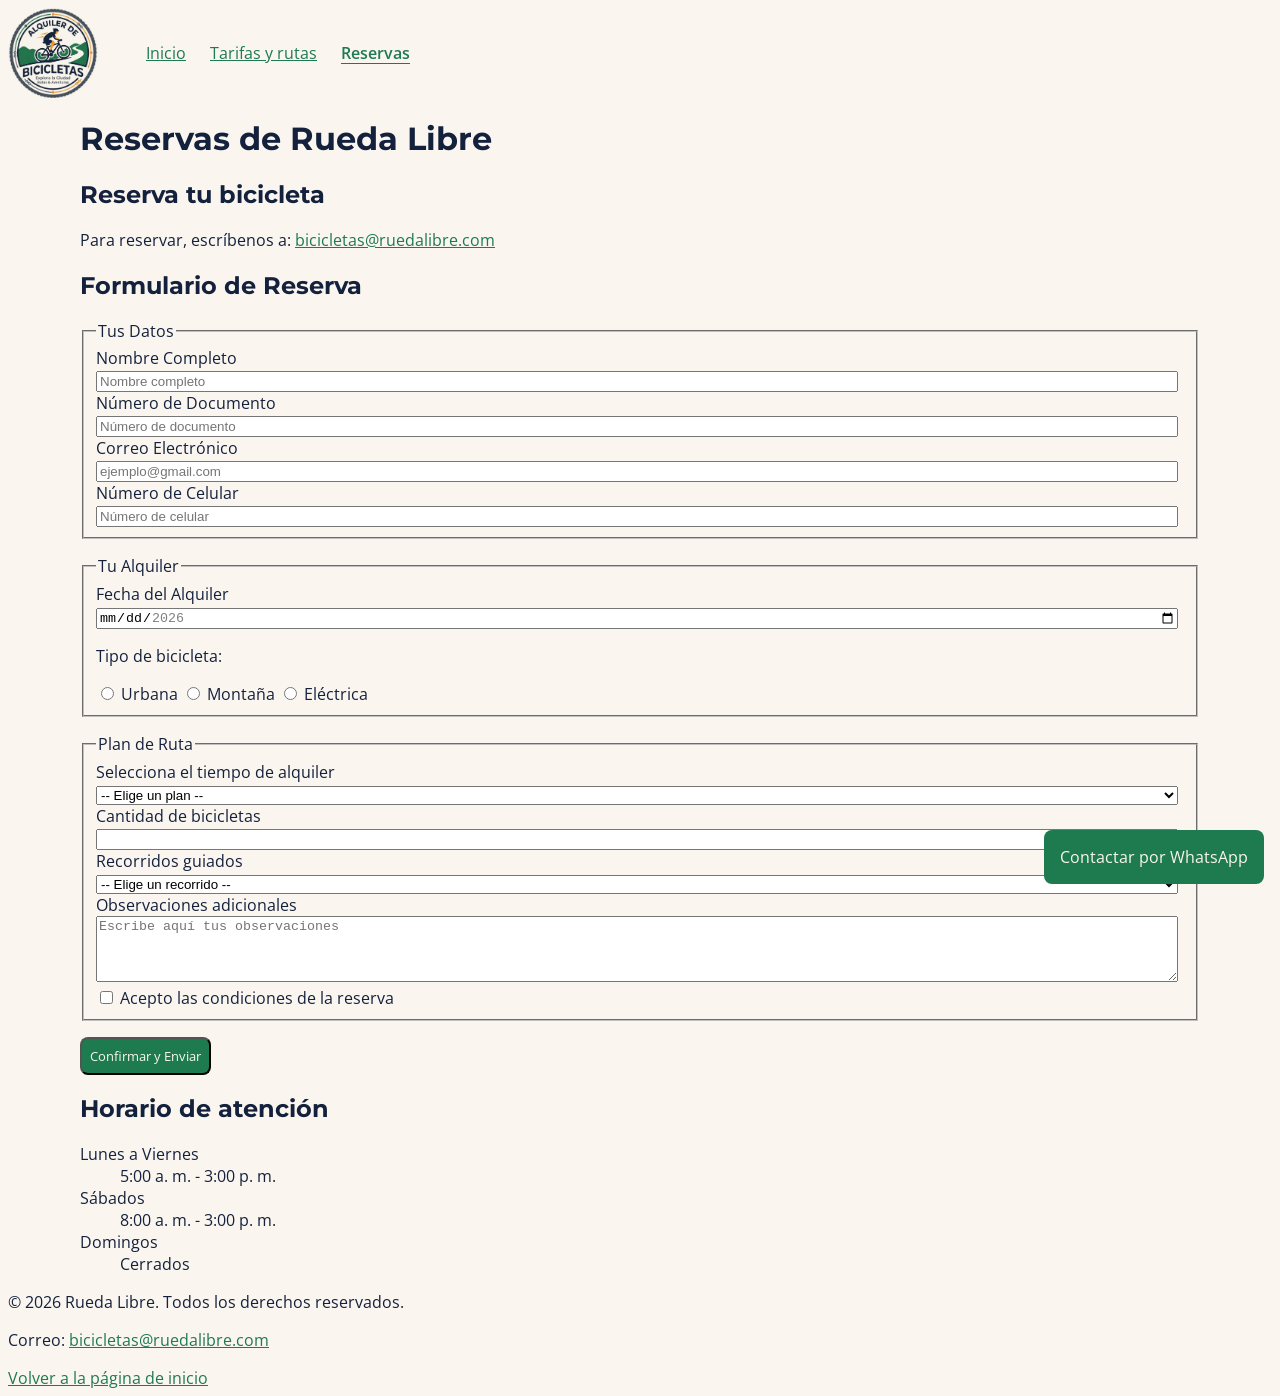
==== paginas/reservas.html @ 4aa2d716 "feat: mejora el diseño responsivo y los estilos visuales" ====
<!DOCTYPE html>
<html lang="es">
<head>
    <meta charset="UTF-8">
    <meta name="viewport" content="width=device-width, initial-scale=1.0">
    <link rel="preconnect" href="https://fonts.googleapis.com">
    <link rel="preconnect" href="https://fonts.gstatic.com" crossorigin>
    <link href="https://fonts.googleapis.com/css2?family=Montserrat:ital,wght@0,100..900;1,100..900&family=Open+Sans:ital,wght@0,300..800;1,300..800&display=swap" rel="stylesheet">
    <link rel="stylesheet" href="../css/styles.css">
    <meta name="description" content="Alquila y reserva tu bicicleta, elige plan y consulta los horarios atencion de Rueda Libre">

    <title>Reservas | Rueda Libre</title>
</head>
<body>

    <header>
        <img
            src="../img/logo.png"
            alt="Logo de Rueda Libre"
            width="150"
        >

        <nav aria-label="Navegación principal">
            <ul id="menu">
                <li><a href="../index.html">Inicio</a></li>
                <li><a href="./tarifas.html">Tarifas y rutas</a></li>
                <li><a href="./reservas.html" class="activo">Reservas</a></li>
            </ul>
        </nav>
    </header>

    <main>
        <h1>Reservas de Rueda Libre</h1>

        <section>
            <h2>Reserva tu bicicleta</h2>

            <p>
                Para reservar, escríbenos a:
                <a href="mailto:bicicletas@ruedalibre.com">
                    bicicletas@ruedalibre.com
                </a>
            </p>
        </section>

        <section>
            <h2>Formulario de Reserva</h2>

            <form action="/procesar-datos" method="post">

                <fieldset>
                    <legend>Tus Datos</legend>

                    <label for="txt-nombre">Nombre Completo</label>
                    <input
                        type="text"
                        name="nombre_usuario"
                        id="txt-nombre"
                        placeholder="Nombre completo"
                        minlength="3"
                        required
                    >

                    <label for="num-documento">Número de Documento</label>
                    <input
                        type="text"
                        name="numero_documento"
                        id="num-documento"
                        placeholder="Número de documento"
                        minlength="6"
                        maxlength="10"
                        pattern="[0-9]{6,10}"
                        required
                    >

                    <label for="txt-email">Correo Electrónico</label>
                    <input
                        type="email"
                        name="email_usuario"
                        id="txt-email"
                        placeholder="ejemplo@gmail.com"
                        autocomplete="email"
                        required
                    >

                    <label for="num-celular">Número de Celular</label>
                    <input
                        type="tel"
                        name="celular_usuario"
                        id="num-celular"
                        placeholder="Número de celular"
                        autocomplete="tel"
                        pattern="3[0-9]{9}"
                        required
                    >
                </fieldset>

                <fieldset>
                    <legend>Tu Alquiler</legend>

                    <label for="fecha-alquiler">Fecha del Alquiler</label>
                    <input
                        type="date"
                        name="fecha_alquiler"
                        id="fecha-alquiler"
                        min="2026-11-01"
                        max="2026-12-31"
                        required
                    >

                    <p>Tipo de bicicleta:</p>

                    <input
                        type="radio"
                        id="urbana"
                        name="modelo_bicicleta"
                        value="urbana"
                        required
                    >
                    <label for="urbana">Urbana</label>

                    <input
                        type="radio"
                        id="montana"
                        name="modelo_bicicleta"
                        value="montana"
                    >
                    <label for="montana">Montaña</label>

                    <input
                        type="radio"
                        id="electrica"
                        name="modelo_bicicleta"
                        value="electrica"
                    >
                    <label for="electrica">Eléctrica</label>

                </fieldset>

                <fieldset>
                    <legend>Plan de Ruta</legend>

                    <label for="sel-plan">
                        Selecciona el tiempo de alquiler
                    </label>
                    <select
                        name="sel-tiempo"
                        id="sel-plan"
                        required
                    >
                        <option value="">-- Elige un plan --</option>
                        <option value="1h">Alquiler por 1 hora</option>
                        <option value="12h">Alquiler por 12 horas</option>
                        <option value="1d">Alquiler por 1 día</option>
                    </select>

                    <label for="sel-cantidad">Cantidad de bicicletas</label>
                    <input
                        type="number"
                        name="cantidad"
                        id="sel-cantidad"
                        min="1"
                        max="6"
                        required
                    >

                    <label for="sel-recorrido">Recorridos guiados</label>
                    <select
                        name="recorrido"
                        id="sel-recorrido"
                        required
                    >
                        <option value="">-- Elige un recorrido --</option>
                        <option value="urbano">Recorrido urbano</option>
                        <option value="montaña">Recorrido por la montaña</option>
                        <option value="pista">Recorrido por pista</option>
                    </select>

                    <label for="observaciones">Observaciones adicionales</label>
                    <textarea
                        name="observaciones"
                        id="observaciones"
                        maxlength="300"
                        rows="4"
                        cols="40"
                        placeholder="Escribe aquí tus observaciones"
                    ></textarea>

                    <input
                        type="checkbox"
                        name="acepta_condiciones"
                        id="acepta-condiciones"
                        required
                    >
                    <label for="acepta-condiciones">
                        Acepto las condiciones de la reserva
                    </label>

                </fieldset>

                <button type="submit" name="reserva">
                    Confirmar y Enviar
                </button>

            </form>
        </section>

        <aside>
            <section>
                <h2>Horario de atención</h2>

                <dl>
                    <dt>Lunes a Viernes</dt>
                    <dd>5:00 a. m. - 3:00 p. m.</dd>

                    <dt>Sábados</dt>
                    <dd>8:00 a. m. - 3:00 p. m.</dd>

                    <dt>Domingos</dt>
                    <dd>Cerrados</dd>
                </dl>
            </section>
        </aside>

    </main>

    <footer>
        <p>&copy; 2026 Rueda Libre. Todos los derechos reservados.</p>

        <p>
            Correo:
            <a href="mailto:bicicletas@ruedalibre.com">
                bicicletas@ruedalibre.com
            </a>
        </p>

        <a href="../index.html">Volver a la página de inicio</a>
    </footer>
        <a
    class="whatsapp-fijo"
    href="https://wa.me/573000000000"
    target="_blank"
    rel="noopener noreferrer"
    >Contactar por WhatsApp</a>
</body>
</html>
---- css/styles.css ----
:root {
    --color-verde: #1E7A4F;
    --color-azul: #14213D;
    --color-crema: #FAF6EF;
    --color-naranja: #F39A2B;
    --color-gris: #5B6470;

    --fuente-titulos: 'Montserrat', sans-serif;
    --fuente-textos: 'Open Sans', sans-serif;

    --espacio-s: 0.5rem;
    --espacio-m: 1rem;
    --espacio-l: 2rem;
}

* {
    box-sizing: border-box
}

main {
    max-width: 70rem;
    margin: 0 auto;
}

.portada {
    min-height: 80vh;
}

body {
    font-family: var(--fuente-textos);
    font-weight: 400;
    color: var(--color-azul);
    background-color: var(--color-crema);
}

h1, h2, h3 {
    font-family: var(--fuente-titulos);
    font-weight: 700;
    color: var(--color-azul);
}

a {
    font-family: var(--fuente-textos);
    font-weight: 400;
    color: var(--color-verde);
}

button {
    font-family: var(--fuente-textos);
    font-weight: 400;
    color: var(--color-crema);
    background-color: var(--color-verde);
    padding: var(--espacio-s);
    border-radius: var(--espacio-s);
}

iframe {
    border: 0;
    max-width: 100%;
}

#menu {
    display: flex;
    list-style: none;
    gap: var(--espacio-s);
}

#menu a {
    color: var(--color-verde);
    padding: var(--espacio-s);
    white-space: nowrap;
}

#menu a.activo {
    color: var(--color-verde);
    font-weight: 600;
    text-decoration: underline;
    text-underline-offset: 4px;
}

#menu a:hover {
    color: var(--color-azul);
}

#menu a:focus {
    outline: 3px solid var(--color-naranja);
    outline-offset: 3px;
}

header {
    display: flex;
    align-items: center;
}

header img {
    width: 90px;
}

.boton-accion {
    color: var(--color-crema);
    background-color: var(--color-verde);
    padding: var(--espacio-s);
}

.boton-accion:hover{
    color: var(--color-azul);
    background-color: var(--color-naranja);
}

.boton-accion:focus{
    outline: 3px solid var(--color-naranja);
    outline-offset: 3px;
}

input:focus, select:focus,
textarea:focus,
button:focus {
    outline: 3px solid var(--color-naranja);
    outline-offset: 3px;
}

.servicios {
    display: flex;
    flex-direction: row;
    gap: var(--espacio-m);
}

.tarjeta-servicio {
    padding: var(--espacio-m);
    border: 1px solid var(--color-gris);
    border-radius: var(--espacio-s);
    flex: 1;
    min-width: 0;
    position: relative;

    display: flex;
    flex-direction: column;
}

.tarjeta-servicio img {
    width: 100%;
    height: auto;
    margin-top: auto;
}

table {
    border-collapse: collapse;
}

th,
td {
    padding: var(--espacio-m);
    border: 1px solid var(--color-gris);
}

thead th {
    background-color: var(--color-azul);
    color: var(--color-crema);
}

fieldset label {
    display: inline;
}

input:not([type="radio"]):not([type="checkbox"]),
select,
textarea {
    width: calc(100% - 6px);
}

fieldset {
    margin-bottom: var(--espacio-m);
}

.etiqueta-nuevo {
    position: absolute;
    top: var(--espacio-s);
    right: var(--espacio-s);
    color: var(--color-azul);
    background-color: var(--color-naranja);
    padding: 5px;
    border-radius: var(--espacio-s);
    font-size: 0.8rem;
    font-weight: 600;
}


.whatsapp-fijo {
    position: fixed;
    bottom: var(--espacio-m);
    right: var(--espacio-m);
    background-color: var(--color-verde);
    color: var(--color-crema);
    padding: var(--espacio-m);
    border-radius: var(--espacio-s);
    text-decoration: none;
}

.whatsapp-fijo:hover {
    color: var(--color-azul);
    background-color: var(--color-naranja);
}

@media (max-width: 600px) {
    .servicios {
        flex-direction: column;
        align-items: center;
    }

    .tarjeta-servicio {
        width: 90%;
        max-width: 400px;
    }

    header {
        flex-wrap: wrap;
    }

    header img {
        width: 75px;
    }

    #menu {
        flex-wrap: wrap;
        padding-left: 0;
        gap: var(--espacio-s);
    }

    body{
        padding-bottom: 5rem;
    }

    .encuentranos-contenido {
    flex-direction: column;
    align-items: center;
    }

    
}

img {
    max-width: 100%;
    height: auto;
}

.tabla-contenedor {
    max-width: 100%;
    overflow-x: auto;
}

.encuentranos-contenido {
    display: flex;
    align-items: flex-start;
    gap: var(--espacio-m);
}

.encuentranos-contenido iframe,
.encuentranos-contenido img {
    width: 100%;
    max-width: 500px;
}
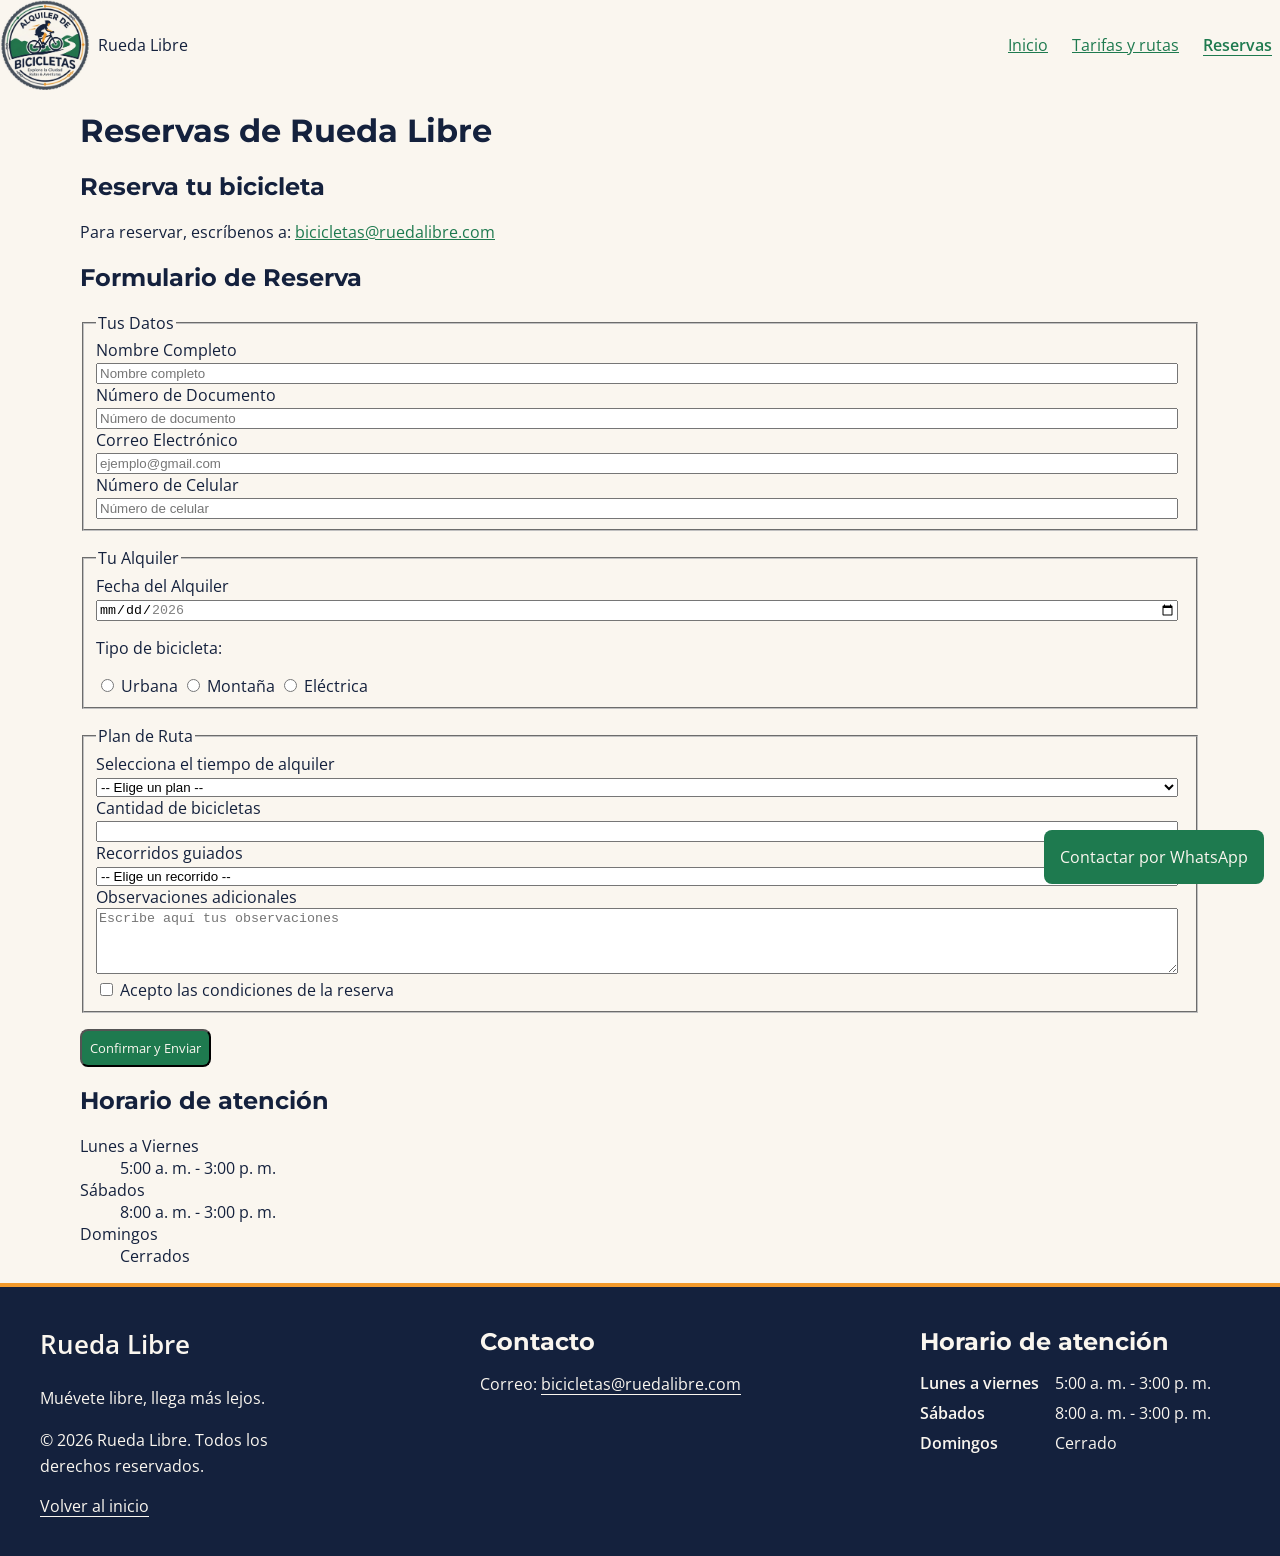
==== commit aad75e6c: "feat: mejorar diseño responsive del footer" ====
--- a/paginas/reservas.html
+++ b/paginas/reservas.html
@@ -14,11 +14,10 @@
 <body>
 
     <header>
-        <img
-            src="../img/logo.png"
-            alt="Logo de Rueda Libre"
-            width="150"
-        >
+        <div class="marca">
+            <img src="../img/logo.png" alt="Logo de Rueda Libre" width="150">
+            <span>Rueda Libre</span>
+        </div>
 
         <nav aria-label="Navegación principal">
             <ul id="menu">
@@ -225,16 +224,41 @@
     </main>
 
     <footer>
-        <p>&copy; 2026 Rueda Libre. Todos los derechos reservados.</p>
-
-        <p>
-            Correo:
-            <a href="mailto:bicicletas@ruedalibre.com">
-                bicicletas@ruedalibre.com
-            </a>
-        </p>
-
-        <a href="../index.html">Volver a la página de inicio</a>
+        <div class="marca-footer">
+            <span class="nombre-marca">Rueda Libre</span>
+
+            <p>Muévete libre, llega más lejos.</p>
+
+            <p>&copy; 2026 Rueda Libre. Todos los derechos reservados.</p>
+
+            <a href="../index.html">Volver al inicio</a>
+        </div>
+
+        <div class="contacto-footer">
+            <h2>Contacto</h2>
+
+            <p>
+                Correo:
+                <a href="mailto:bicicletas@ruedalibre.com">
+                    bicicletas@ruedalibre.com
+                </a>
+            </p>
+        </div>
+
+        <div class="horario-footer">
+            <h2>Horario de atención</h2>
+
+            <dl>
+                <dt>Lunes a viernes</dt>
+                <dd>5:00 a. m. - 3:00 p. m.</dd>
+
+                <dt>Sábados</dt>
+                <dd>8:00 a. m. - 3:00 p. m.</dd>
+
+                <dt>Domingos</dt>
+                <dd>Cerrado</dd>
+            </dl>
+        </div>
     </footer>
         <a
     class="whatsapp-fijo"
--- a/css/styles.css
+++ b/css/styles.css
@@ -31,6 +31,7 @@
     font-weight: 400;
     color: var(--color-azul);
     background-color: var(--color-crema);
+    margin: 0;
 }
 
 h1, h2, h3 {
@@ -63,6 +64,7 @@
     display: flex;
     list-style: none;
     gap: var(--espacio-s);
+    flex-wrap: wrap;
 }
 
 #menu a {
@@ -90,10 +92,17 @@
 header {
     display: flex;
     align-items: center;
+    justify-content: space-between;
 }
 
 header img {
     width: 90px;
+}
+
+.marca {
+    display: flex;
+    align-items: center;
+    gap: var(--espacio-s);
 }
 
 .boton-accion {
@@ -139,7 +148,9 @@
 
 .tarjeta-servicio img {
     width: 100%;
-    height: auto;
+    height: 200px;
+    object-fit: contain;
+    object-position: center;
     margin-top: auto;
 }
 
@@ -201,7 +212,7 @@
     background-color: var(--color-naranja);
 }
 
-@media (max-width: 600px) {
+@media (max-width: 800px) {
     .servicios {
         flex-direction: column;
         align-items: center;
@@ -226,16 +237,20 @@
         gap: var(--espacio-s);
     }
 
-    body{
-        padding-bottom: 5rem;
+    body {
+        padding-bottom: 3.5rem;
     }
 
     .encuentranos-contenido {
     flex-direction: column;
     align-items: center;
     }
-
     
+    footer {
+        display: flex;
+        align-items: flex-start;
+    }
+
 }
 
 img {
@@ -252,6 +267,7 @@
     display: flex;
     align-items: flex-start;
     gap: var(--espacio-m);
+    flex-wrap: wrap;
 }
 
 .encuentranos-contenido iframe,
@@ -260,3 +276,72 @@
     max-width: 500px;
 }
 
+footer {
+    display: flex;
+    justify-content: space-between;
+    align-items: flex-start;
+    flex-wrap: wrap;
+    gap: 2rem;
+
+    background-color: var(--color-azul);
+    color: var(--color-crema);
+    padding: 2.5rem;
+    border-top: 4px solid var(--color-naranja);
+
+}
+
+footer h2 {
+    color: var(--color-crema);
+    font-size: 1.5rem;
+    margin-top: 0;
+    margin-bottom: 1rem;
+}
+
+footer > div {
+    flex: 0 1 280px;
+}
+
+.horario-footer {
+    flex-basis: 320px;
+}
+
+.horario-footer dl {
+    display: grid;
+    grid-template-columns: max-content 1fr;
+    gap: 0.5rem 1rem;
+    margin: 0;
+}
+
+.horario-footer dd {
+    margin: 0;
+}
+
+.horario-footer dt {
+    font-weight: 600;
+}
+
+.nombre-marca {
+    display: inline-block;
+    font-size: 1.6rem;
+    font-weight: 600;
+    margin-bottom: 0.5rem;
+}
+
+footer a {
+    color: var(--color-crema);
+    text-underline-offset: 4px;
+}
+
+footer a:hover {
+    color: var(--color-naranja);
+}
+
+footer p {
+    line-height: 1.6;
+}
+
+@media (max-width: 1039px) {
+    footer {
+        justify-content: flex-start;
+    }
+}
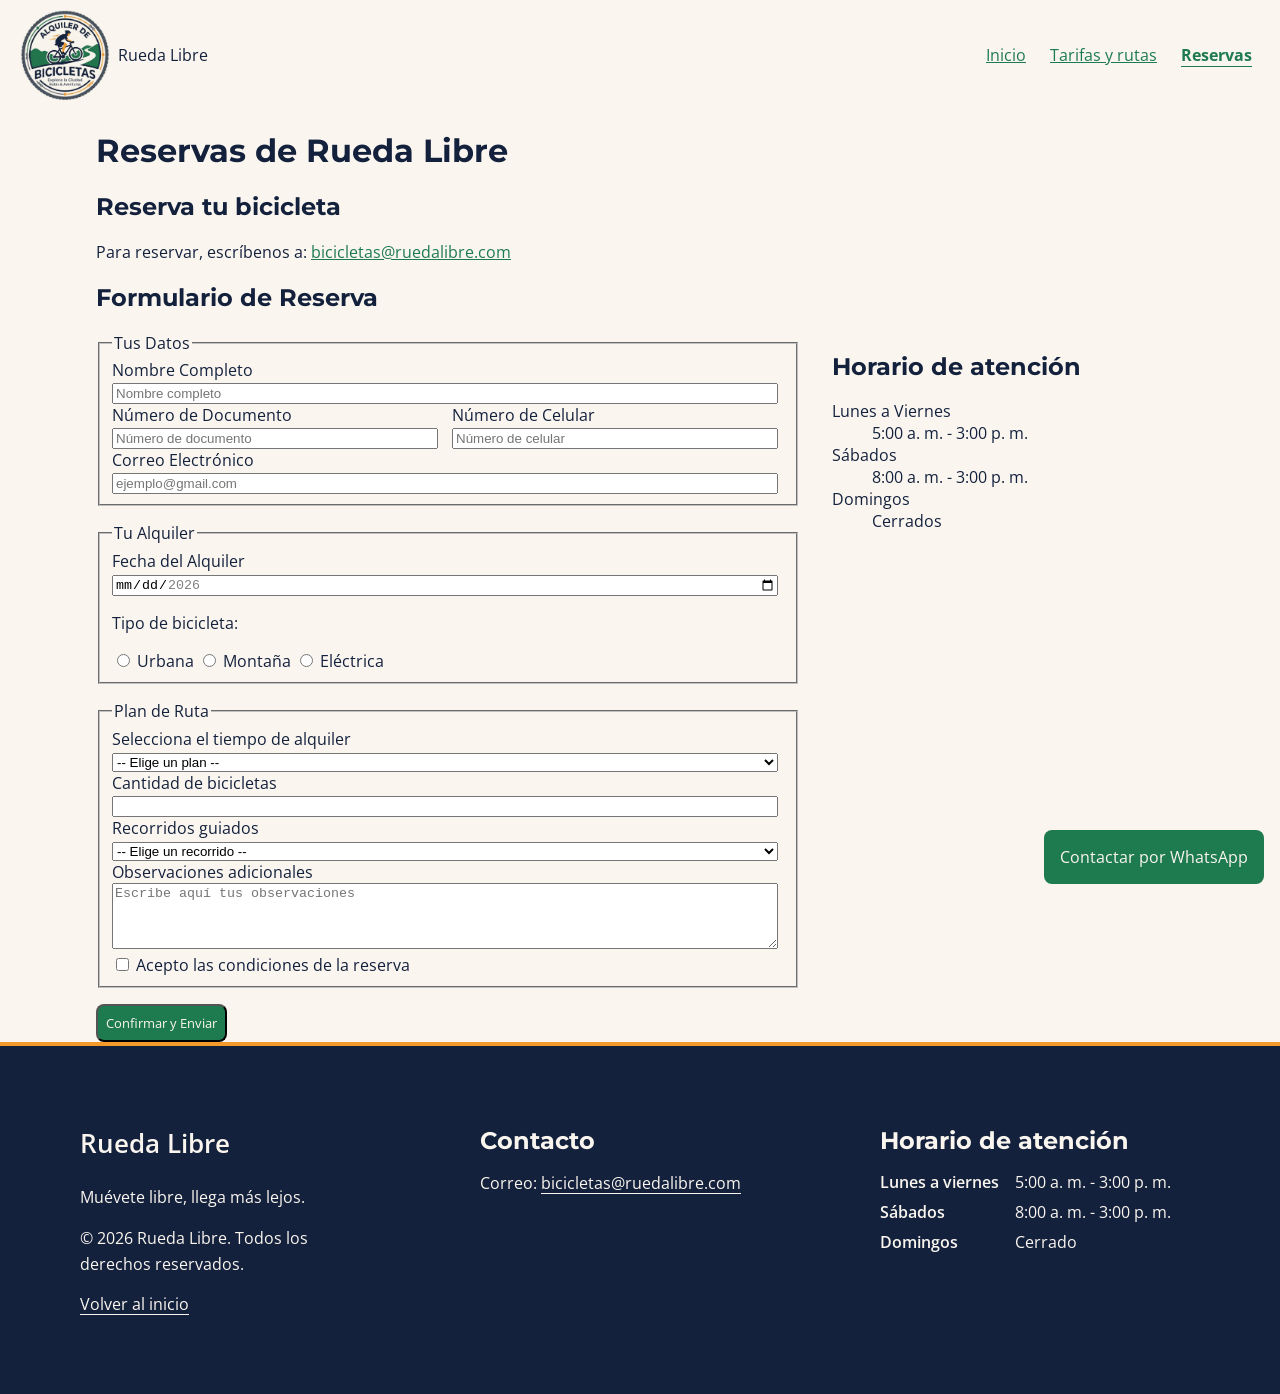
==== commit 2ab7c4b4: "feat: implementar layout con Grid y Flexbox en inicio y reservas" ====
--- a/paginas/reservas.html
+++ b/paginas/reservas.html
@@ -44,182 +44,190 @@
 
         <section>
             <h2>Formulario de Reserva</h2>
-
-            <form action="/procesar-datos" method="post">
-
-                <fieldset>
-                    <legend>Tus Datos</legend>
-
-                    <label for="txt-nombre">Nombre Completo</label>
-                    <input
-                        type="text"
-                        name="nombre_usuario"
-                        id="txt-nombre"
-                        placeholder="Nombre completo"
-                        minlength="3"
-                        required
-                    >
-
-                    <label for="num-documento">Número de Documento</label>
-                    <input
-                        type="text"
-                        name="numero_documento"
-                        id="num-documento"
-                        placeholder="Número de documento"
-                        minlength="6"
-                        maxlength="10"
-                        pattern="[0-9]{6,10}"
-                        required
-                    >
-
-                    <label for="txt-email">Correo Electrónico</label>
-                    <input
-                        type="email"
-                        name="email_usuario"
-                        id="txt-email"
-                        placeholder="ejemplo@gmail.com"
-                        autocomplete="email"
-                        required
-                    >
-
-                    <label for="num-celular">Número de Celular</label>
-                    <input
-                        type="tel"
-                        name="celular_usuario"
-                        id="num-celular"
-                        placeholder="Número de celular"
-                        autocomplete="tel"
-                        pattern="3[0-9]{9}"
-                        required
-                    >
-                </fieldset>
-
-                <fieldset>
-                    <legend>Tu Alquiler</legend>
-
-                    <label for="fecha-alquiler">Fecha del Alquiler</label>
-                    <input
-                        type="date"
-                        name="fecha_alquiler"
-                        id="fecha-alquiler"
-                        min="2026-11-01"
-                        max="2026-12-31"
-                        required
-                    >
-
-                    <p>Tipo de bicicleta:</p>
-
-                    <input
-                        type="radio"
-                        id="urbana"
-                        name="modelo_bicicleta"
-                        value="urbana"
-                        required
-                    >
-                    <label for="urbana">Urbana</label>
-
-                    <input
-                        type="radio"
-                        id="montana"
-                        name="modelo_bicicleta"
-                        value="montana"
-                    >
-                    <label for="montana">Montaña</label>
-
-                    <input
-                        type="radio"
-                        id="electrica"
-                        name="modelo_bicicleta"
-                        value="electrica"
-                    >
-                    <label for="electrica">Eléctrica</label>
-
-                </fieldset>
-
-                <fieldset>
-                    <legend>Plan de Ruta</legend>
-
-                    <label for="sel-plan">
-                        Selecciona el tiempo de alquiler
-                    </label>
-                    <select
-                        name="sel-tiempo"
-                        id="sel-plan"
-                        required
-                    >
-                        <option value="">-- Elige un plan --</option>
-                        <option value="1h">Alquiler por 1 hora</option>
-                        <option value="12h">Alquiler por 12 horas</option>
-                        <option value="1d">Alquiler por 1 día</option>
-                    </select>
-
-                    <label for="sel-cantidad">Cantidad de bicicletas</label>
-                    <input
-                        type="number"
-                        name="cantidad"
-                        id="sel-cantidad"
-                        min="1"
-                        max="6"
-                        required
-                    >
-
-                    <label for="sel-recorrido">Recorridos guiados</label>
-                    <select
-                        name="recorrido"
-                        id="sel-recorrido"
-                        required
-                    >
-                        <option value="">-- Elige un recorrido --</option>
-                        <option value="urbano">Recorrido urbano</option>
-                        <option value="montaña">Recorrido por la montaña</option>
-                        <option value="pista">Recorrido por pista</option>
-                    </select>
-
-                    <label for="observaciones">Observaciones adicionales</label>
-                    <textarea
-                        name="observaciones"
-                        id="observaciones"
-                        maxlength="300"
-                        rows="4"
-                        cols="40"
-                        placeholder="Escribe aquí tus observaciones"
-                    ></textarea>
-
-                    <input
-                        type="checkbox"
-                        name="acepta_condiciones"
-                        id="acepta-condiciones"
-                        required
-                    >
-                    <label for="acepta-condiciones">
-                        Acepto las condiciones de la reserva
-                    </label>
-
-                </fieldset>
-
-                <button type="submit" name="reserva">
-                    Confirmar y Enviar
-                </button>
-
-            </form>
+            <div class="formulario-layout">
+                <form action="/procesar-datos" method="post">
+
+                    <fieldset>
+                        <legend>Tus Datos</legend>
+
+                        <label for="txt-nombre">Nombre Completo</label>
+                        <input
+                            type="text"
+                            name="nombre_usuario"
+                            id="txt-nombre"
+                            placeholder="Nombre completo"
+                            minlength="3"
+                            required
+                        >
+                        
+                        <div class="inputs-layout">
+                            <div class="input-documento">
+                                <label for="num-documento">Número de Documento</label>
+                                <input
+                                    type="text"
+                                    name="numero_documento"
+                                    id="num-documento"
+                                    placeholder="Número de documento"
+                                    minlength="6"
+                                    maxlength="10"
+                                    pattern="[0-9]{6,10}"
+                                    required
+                                >
+                            </div>
+
+                            <div class="input-celular">
+                                <label for="num-celular">Número de Celular</label>
+                                <input
+                                    type="tel"
+                                    name="celular_usuario"
+                                    id="num-celular"
+                                    placeholder="Número de celular"
+                                    autocomplete="tel"
+                                    pattern="3[0-9]{9}"
+                                    required
+                                >
+                            </div>
+                        </div>
+
+                        <label for="txt-email">Correo Electrónico</label>
+                        <input
+                            type="email"
+                            name="email_usuario"
+                            id="txt-email"
+                            placeholder="ejemplo@gmail.com"
+                            autocomplete="email"
+                            required
+                        >
+
+                    </fieldset>
+
+                    <fieldset>
+                        <legend>Tu Alquiler</legend>
+
+                        <label for="fecha-alquiler">Fecha del Alquiler</label>
+                        <input
+                            type="date"
+                            name="fecha_alquiler"
+                            id="fecha-alquiler"
+                            min="2026-11-01"
+                            max="2026-12-31"
+                            required
+                        >
+
+                        <p>Tipo de bicicleta:</p>
+
+                        <input
+                            type="radio"
+                            id="urbana"
+                            name="modelo_bicicleta"
+                            value="urbana"
+                            required
+                        >
+                        <label for="urbana">Urbana</label>
+
+                        <input
+                            type="radio"
+                            id="montana"
+                            name="modelo_bicicleta"
+                            value="montana"
+                        >
+                        <label for="montana">Montaña</label>
+
+                        <input
+                            type="radio"
+                            id="electrica"
+                            name="modelo_bicicleta"
+                            value="electrica"
+                        >
+                        <label for="electrica">Eléctrica</label>
+
+                    </fieldset>
+
+                    <fieldset>
+                        <legend>Plan de Ruta</legend>
+
+                        <label for="sel-plan">
+                            Selecciona el tiempo de alquiler
+                        </label>
+                        <select
+                            name="sel-tiempo"
+                            id="sel-plan"
+                            required
+                        >
+                            <option value="">-- Elige un plan --</option>
+                            <option value="1h">Alquiler por 1 hora</option>
+                            <option value="12h">Alquiler por 12 horas</option>
+                            <option value="1d">Alquiler por 1 día</option>
+                        </select>
+
+                        <label for="sel-cantidad">Cantidad de bicicletas</label>
+                        <input
+                            type="number"
+                            name="cantidad"
+                            id="sel-cantidad"
+                            min="1"
+                            max="6"
+                            required
+                        >
+
+                        <label for="sel-recorrido">Recorridos guiados</label>
+                        <select
+                            name="recorrido"
+                            id="sel-recorrido"
+                            required
+                        >
+                            <option value="">-- Elige un recorrido --</option>
+                            <option value="urbano">Recorrido urbano</option>
+                            <option value="montaña">Recorrido por la montaña</option>
+                            <option value="pista">Recorrido por pista</option>
+                        </select>
+
+                        <label for="observaciones">Observaciones adicionales</label>
+                        <textarea
+                            name="observaciones"
+                            id="observaciones"
+                            maxlength="300"
+                            rows="4"
+                            cols="40"
+                            placeholder="Escribe aquí tus observaciones"
+                        ></textarea>
+
+                        <input
+                            type="checkbox"
+                            name="acepta_condiciones"
+                            id="acepta-condiciones"
+                            required
+                        >
+                        <label for="acepta-condiciones">
+                            Acepto las condiciones de la reserva
+                        </label>
+
+                    </fieldset>
+
+                    <button type="submit" name="reserva">
+                        Confirmar y Enviar
+                    </button>
+
+                </form>
+
+                <aside>
+                    <section>
+                        <h2>Horario de atención</h2>
+
+                        <dl>
+                            <dt>Lunes a Viernes</dt>
+                            <dd>5:00 a. m. - 3:00 p. m.</dd>
+
+                            <dt>Sábados</dt>
+                            <dd>8:00 a. m. - 3:00 p. m.</dd>
+
+                            <dt>Domingos</dt>
+                            <dd>Cerrados</dd>
+                        </dl>
+                    </section>
+                </aside>
+            </div>
         </section>
-
-        <aside>
-            <section>
-                <h2>Horario de atención</h2>
-
-                <dl>
-                    <dt>Lunes a Viernes</dt>
-                    <dd>5:00 a. m. - 3:00 p. m.</dd>
-
-                    <dt>Sábados</dt>
-                    <dd>8:00 a. m. - 3:00 p. m.</dd>
-
-                    <dt>Domingos</dt>
-                    <dd>Cerrados</dd>
-                </dl>
-            </section>
-        </aside>
 
     </main>
 
--- a/css/styles.css
+++ b/css/styles.css
@@ -20,6 +20,7 @@
 main {
     max-width: 70rem;
     margin: 0 auto;
+    padding: 0 var(--espacio-m);
 }
 
 .portada {
@@ -55,6 +56,11 @@
     border-radius: var(--espacio-s);
 }
 
+button:hover {
+    color: var(--color-azul);
+    background-color: var(--color-naranja);
+}
+
 iframe {
     border: 0;
     max-width: 100%;
@@ -75,13 +81,13 @@
 
 #menu a.activo {
     color: var(--color-verde);
-    font-weight: 600;
+    font-weight: 700;
     text-decoration: underline;
-    text-underline-offset: 4px;
+    text-underline-offset: 5px;
 }
 
 #menu a:hover {
-    color: var(--color-azul);
+    color: var(--color-naranja);
 }
 
 #menu a:focus {
@@ -93,6 +99,8 @@
     display: flex;
     align-items: center;
     justify-content: space-between;
+
+    padding: 10px 20px;
 }
 
 header img {
@@ -212,47 +220,6 @@
     background-color: var(--color-naranja);
 }
 
-@media (max-width: 800px) {
-    .servicios {
-        flex-direction: column;
-        align-items: center;
-    }
-
-    .tarjeta-servicio {
-        width: 90%;
-        max-width: 400px;
-    }
-
-    header {
-        flex-wrap: wrap;
-    }
-
-    header img {
-        width: 75px;
-    }
-
-    #menu {
-        flex-wrap: wrap;
-        padding-left: 0;
-        gap: var(--espacio-s);
-    }
-
-    body {
-        padding-bottom: 3.5rem;
-    }
-
-    .encuentranos-contenido {
-    flex-direction: column;
-    align-items: center;
-    }
-    
-    footer {
-        display: flex;
-        align-items: flex-start;
-    }
-
-}
-
 img {
     max-width: 100%;
     height: auto;
@@ -285,7 +252,7 @@
 
     background-color: var(--color-azul);
     color: var(--color-crema);
-    padding: 2.5rem;
+    padding: 5rem;
     border-top: 4px solid var(--color-naranja);
 
 }
@@ -340,8 +307,122 @@
     line-height: 1.6;
 }
 
+
+.contenedor-bicicletas {
+    display: grid;
+    grid-template-columns: repeat(auto-fit, minmax(250px, 1fr));
+    gap: var(--espacio-s);
+    padding: var(--espacio-s);
+}
+
+.contenedor-bicicletas article {
+    display: flex;
+    flex-direction: column;
+    justify-content: flex-start;
+}
+
+.contenedor-bicicletas a {
+    margin-top: auto;
+}
+
+.contenedor-bicicletas img {
+    width: 100%;
+}
+
+.hero-portada {
+    display: grid;
+    grid-template-columns: 1fr 1fr;
+    align-items: center;
+    gap: var(--espacio-l);
+    min-height: 70vh;
+}
+
+.texto-portada {
+    display: flex;
+    flex-direction: column;
+    justify-content: center;
+}
+
+.hero-portada img {
+    width: 100%;
+    height: auto;
+    object-fit: cover;
+}
+
+.contenedor-rutas {
+    display: grid;
+    grid-template-columns: repeat(3, 1fr);
+    gap: var(--espacio-m);
+}
+
+.contenedor-rutas img {
+    width: 100%;
+}
+
+.formulario-layout {
+    display: grid;
+    grid-template-columns: 2fr 1fr;
+    gap: var(--espacio-l);
+    align-items: start;
+}
+
+.formulario-layout aside {
+    position: sticky;
+    top: var(--espacio-s);
+}
+
+.inputs-layout {
+    display: grid;
+    grid-template-columns: 1fr 1fr;
+    gap: var(--espacio-s);
+}
+
+@media (max-width: 800px) {
+    .servicios {
+        flex-direction: column;
+        align-items: center;
+    }
+
+    .tarjeta-servicio {
+        width: 90%;
+        max-width: 400px;
+    }
+
+    header {
+        flex-wrap: wrap;
+    }
+
+    header img {
+        width: 75px;
+    }
+
+    #menu {
+        padding-left: 0;
+        gap: var(--espacio-s);
+    }
+
+    .encuentranos-contenido {
+    flex-direction: column;
+    align-items: center;
+    }
+
+    .formulario-layout {
+        grid-template-columns: 1fr;
+    }
+    
+    .hero-portada {
+        grid-template-columns: 1fr;
+    }
+}
+
 @media (max-width: 1039px) {
     footer {
         justify-content: flex-start;
     }
+}
+
+@media (max-width: 500px){
+    .inputs-layout {
+        grid-template-columns: 1fr;
+    }
 }
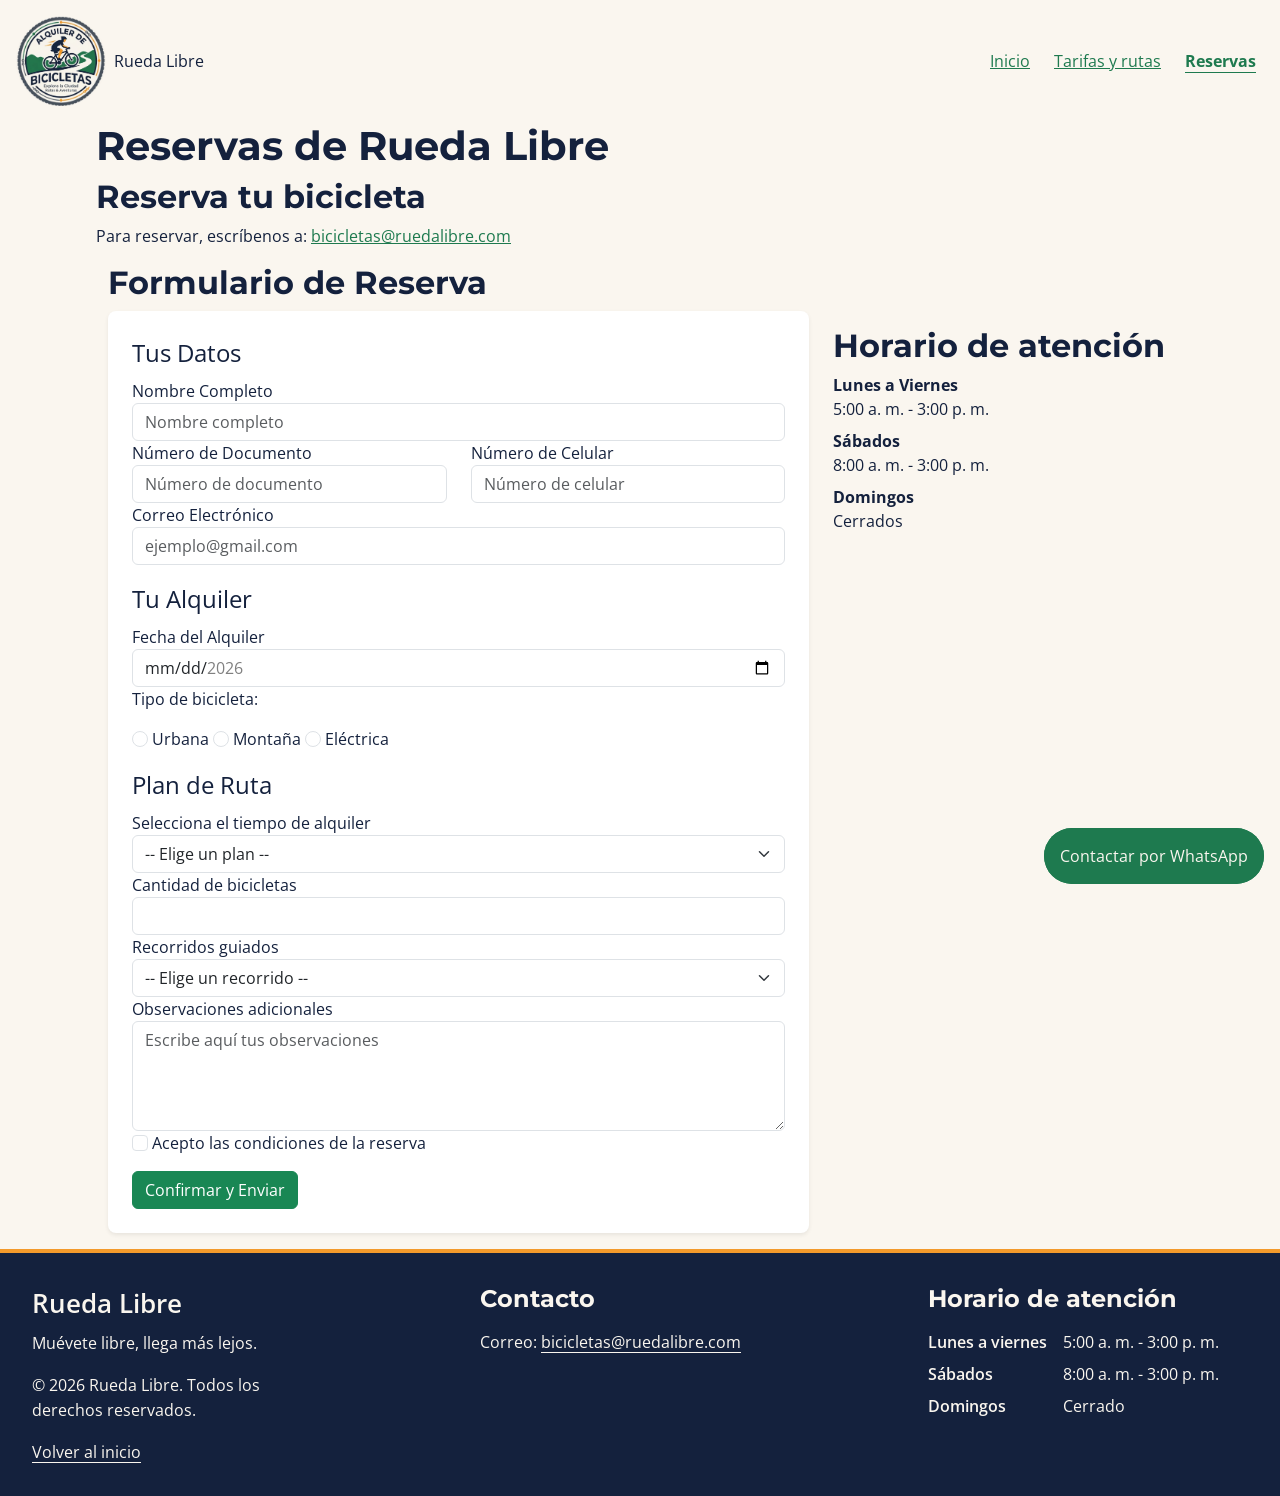
==== commit d010e8f3: "feat: migrar paginas y catalogo a Bootstrap v2.0-beta" ====
--- a/paginas/reservas.html
+++ b/paginas/reservas.html
@@ -3,6 +3,7 @@
 <head>
     <meta charset="UTF-8">
     <meta name="viewport" content="width=device-width, initial-scale=1.0">
+    <link href="https://cdn.jsdelivr.net/npm/bootstrap@5.3.8/dist/css/bootstrap.min.css" rel="stylesheet">
     <link rel="preconnect" href="https://fonts.googleapis.com">
     <link rel="preconnect" href="https://fonts.gstatic.com" crossorigin>
     <link href="https://fonts.googleapis.com/css2?family=Montserrat:ital,wght@0,100..900;1,100..900&family=Open+Sans:ital,wght@0,300..800;1,300..800&display=swap" rel="stylesheet">
@@ -42,193 +43,115 @@
             </p>
         </section>
 
-        <section>
-            <h2>Formulario de Reserva</h2>
-            <div class="formulario-layout">
-                <form action="/procesar-datos" method="post">
-
-                    <fieldset>
-                        <legend>Tus Datos</legend>
-
-                        <label for="txt-nombre">Nombre Completo</label>
-                        <input
-                            type="text"
-                            name="nombre_usuario"
-                            id="txt-nombre"
-                            placeholder="Nombre completo"
-                            minlength="3"
-                            required
-                        >
-                        
-                        <div class="inputs-layout">
-                            <div class="input-documento">
-                                <label for="num-documento">Número de Documento</label>
-                                <input
-                                    type="text"
-                                    name="numero_documento"
-                                    id="num-documento"
-                                    placeholder="Número de documento"
-                                    minlength="6"
-                                    maxlength="10"
-                                    pattern="[0-9]{6,10}"
-                                    required
-                                >
-                            </div>
-
-                            <div class="input-celular">
-                                <label for="num-celular">Número de Celular</label>
-                                <input
-                                    type="tel"
-                                    name="celular_usuario"
-                                    id="num-celular"
-                                    placeholder="Número de celular"
-                                    autocomplete="tel"
-                                    pattern="3[0-9]{9}"
-                                    required
-                                >
-                            </div>
-                        </div>
-
-                        <label for="txt-email">Correo Electrónico</label>
-                        <input
-                            type="email"
-                            name="email_usuario"
-                            id="txt-email"
-                            placeholder="ejemplo@gmail.com"
-                            autocomplete="email"
-                            required
-                        >
-
-                    </fieldset>
-
-                    <fieldset>
-                        <legend>Tu Alquiler</legend>
-
-                        <label for="fecha-alquiler">Fecha del Alquiler</label>
-                        <input
-                            type="date"
-                            name="fecha_alquiler"
-                            id="fecha-alquiler"
-                            min="2026-11-01"
-                            max="2026-12-31"
-                            required
-                        >
-
-                        <p>Tipo de bicicleta:</p>
-
-                        <input
-                            type="radio"
-                            id="urbana"
-                            name="modelo_bicicleta"
-                            value="urbana"
-                            required
-                        >
-                        <label for="urbana">Urbana</label>
-
-                        <input
-                            type="radio"
-                            id="montana"
-                            name="modelo_bicicleta"
-                            value="montana"
-                        >
-                        <label for="montana">Montaña</label>
-
-                        <input
-                            type="radio"
-                            id="electrica"
-                            name="modelo_bicicleta"
-                            value="electrica"
-                        >
-                        <label for="electrica">Eléctrica</label>
-
-                    </fieldset>
-
-                    <fieldset>
-                        <legend>Plan de Ruta</legend>
-
-                        <label for="sel-plan">
-                            Selecciona el tiempo de alquiler
-                        </label>
-                        <select
-                            name="sel-tiempo"
-                            id="sel-plan"
-                            required
-                        >
-                            <option value="">-- Elige un plan --</option>
-                            <option value="1h">Alquiler por 1 hora</option>
-                            <option value="12h">Alquiler por 12 horas</option>
-                            <option value="1d">Alquiler por 1 día</option>
-                        </select>
-
-                        <label for="sel-cantidad">Cantidad de bicicletas</label>
-                        <input
-                            type="number"
-                            name="cantidad"
-                            id="sel-cantidad"
-                            min="1"
-                            max="6"
-                            required
-                        >
-
-                        <label for="sel-recorrido">Recorridos guiados</label>
-                        <select
-                            name="recorrido"
-                            id="sel-recorrido"
-                            required
-                        >
-                            <option value="">-- Elige un recorrido --</option>
-                            <option value="urbano">Recorrido urbano</option>
-                            <option value="montaña">Recorrido por la montaña</option>
-                            <option value="pista">Recorrido por pista</option>
-                        </select>
-
-                        <label for="observaciones">Observaciones adicionales</label>
-                        <textarea
-                            name="observaciones"
-                            id="observaciones"
-                            maxlength="300"
-                            rows="4"
-                            cols="40"
-                            placeholder="Escribe aquí tus observaciones"
-                        ></textarea>
-
-                        <input
-                            type="checkbox"
-                            name="acepta_condiciones"
-                            id="acepta-condiciones"
-                            required
-                        >
-                        <label for="acepta-condiciones">
-                            Acepto las condiciones de la reserva
-                        </label>
-
-                    </fieldset>
-
-                    <button type="submit" name="reserva">
-                        Confirmar y Enviar
-                    </button>
-
-                </form>
-
-                <aside>
-                    <section>
-                        <h2>Horario de atención</h2>
-
-                        <dl>
-                            <dt>Lunes a Viernes</dt>
-                            <dd>5:00 a. m. - 3:00 p. m.</dd>
-
-                            <dt>Sábados</dt>
-                            <dd>8:00 a. m. - 3:00 p. m.</dd>
-
-                            <dt>Domingos</dt>
-                            <dd>Cerrados</dd>
-                        </dl>
-                    </section>
-                </aside>
-            </div>
-        </section>
-
+        <div class="container mb-3">
+            <section>
+                <h2>Formulario de Reserva</h2>
+                <div class="row">
+                    <div class="col-12 col-md-8">
+                        <form action="/procesar-datos" method="post" class="bg-white p-4 rounded-3 shadow-sm">
+                            <fieldset>
+                                <legend>Tus Datos</legend>
+
+                                <label for="txt-nombre" class="form-label">Nombre Completo</label>
+                                <input type="text" name="nombre_usuario" id="txt-nombre" placeholder="Nombre completo" minlength="3" required class="form-control">
+
+                                <div class="row">
+                                    <div class="col">
+                                        <label for="num-documento">Número de Documento</label>
+                                        <input type="text" name="numero_documento" id="num-documento" placeholder="Número de documento" minlength="6" maxlength="10" pattern="[0-9]{6,10}" required class="form-control">
+                                    </div>
+
+                                    <div class="col">
+                                        <label for="num-celular">Número de Celular</label>
+                                        <input type="tel" name="celular_usuario" id="num-celular" placeholder="Número de celular" autocomplete="tel" pattern="3[0-9]{9}" required class="form-control">
+                                    </div>
+                                </div>
+
+                                <label for="txt-email">Correo Electrónico</label>
+                                <input type="email" name="email_usuario" id="txt-email" placeholder="ejemplo@gmail.com" autocomplete="email" required class="form-control">
+                            </fieldset>
+
+                            <fieldset>
+                                <legend>Tu Alquiler</legend>
+
+                                <label for="fecha-alquiler">Fecha del Alquiler</label>
+                                <input type="date" name="fecha_alquiler" id="fecha-alquiler" min="2026-11-01" max="2026-12-31" required class="form-control">
+
+                                <p>Tipo de bicicleta:</p>
+
+                                <input type="radio" id="urbana" name="modelo_bicicleta" value="urbana" required class="form-check-input">
+                                <label for="urbana" class="form-check-label">Urbana</label>
+
+                                <input type="radio" id="montana" name="modelo_bicicleta" value="montana" class="form-check-input">
+                                <label for="montana" class="form-check-label">Montaña</label>
+
+                                <input type="radio" id="electrica" name="modelo_bicicleta" value="electrica" class="form-check-input">
+                                <label for="electrica" class="form-check-label">Eléctrica</label>
+
+                            </fieldset>
+
+                            <fieldset>
+                                <legend>Plan de Ruta</legend>
+
+                                <label for="sel-plan">
+                                    Selecciona el tiempo de alquiler
+                                </label>
+                                <select name="sel-tiempo" id="sel-plan" required class="form-select">
+                                    <option value="">-- Elige un plan --</option>
+                                    <option value="1h">Alquiler por 1 hora</option>
+                                    <option value="12h">Alquiler por 12 horas</option>
+                                    <option value="1d">Alquiler por 1 día</option>
+                                </select>
+
+                                <label for="sel-cantidad">Cantidad de bicicletas</label>
+                                <input type="number" name="cantidad" id="sel-cantidad" min="1" max="6" required class="form-control">
+
+                                <label for="sel-recorrido">Recorridos guiados</label>
+                                <select name="recorrido" id="sel-recorrido" required class="form-select">
+                                    <option value="">-- Elige un recorrido --</option>
+                                    <option value="urbano">Recorrido urbano</option>
+                                    <option value="montaña">Recorrido por la montaña</option>
+                                    <option value="pista">Recorrido por pista</option>
+                                </select>
+
+                                <label for="observaciones">Observaciones adicionales</label>
+                                <textarea name="observaciones" id="observaciones" maxlength="300" rows="4" cols="40" placeholder="Escribe aquí tus observaciones" class="form-control"></textarea>
+
+                                <input type="checkbox" name="acepta_condiciones" id="acepta-condiciones" required class="form-check-input">
+                                <label for="acepta-condiciones">
+                                    Acepto las condiciones de la reserva
+                                </label>
+
+                            </fieldset>
+
+                            <button type="submit" name="reserva" class="btn btn-success">
+                                Confirmar y Enviar
+                            </button>
+
+                        </form>
+                    </div>
+
+                    <div class="col-12 col-md-4 mt-3">
+                        <aside>
+                            <section>
+                                <h2>Horario de atención</h2>
+
+                                <dl>
+                                    <dt>Lunes a Viernes</dt>
+                                    <dd>5:00 a. m. - 3:00 p. m.</dd>
+
+                                    <dt>Sábados</dt>
+                                    <dd>8:00 a. m. - 3:00 p. m.</dd>
+
+                                    <dt>Domingos</dt>
+                                    <dd>Cerrados</dd>
+                                </dl>
+                            </section>
+                        </aside>
+                    </div>
+                </div>
+            </section>
+        </div>
     </main>
 
     <footer>
@@ -269,10 +192,12 @@
         </div>
     </footer>
         <a
-    class="whatsapp-fijo"
-    href="https://wa.me/573000000000"
-    target="_blank"
-    rel="noopener noreferrer"
-    >Contactar por WhatsApp</a>
+class="whatsapp-fijo"
+href="https://wa.me/573000000000"
+target="_blank"
+rel="noopener noreferrer"
+>Contactar por WhatsApp</a>
+<a class="whatsapp-fijo" href="https://wa.me/573000000000" target="_blank" rel="noopener noreferrer">Contactar por WhatsApp</a>
+<script src="https://cdn.jsdelivr.net/npm/bootstrap@5.3.8/dist/js/bootstrap.bundle.min.js"></script>
 </body>
 </html>
--- a/css/styles.css
+++ b/css/styles.css
@@ -14,7 +14,15 @@
 }
 
 * {
-    box-sizing: border-box
+    box-sizing: border-box;
+}
+
+body {
+    font-family: var(--fuente-textos);
+    font-weight: 400;
+    color: var(--color-azul);
+    background-color: var(--color-crema);
+    margin: 0;
 }
 
 main {
@@ -23,19 +31,9 @@
     padding: 0 var(--espacio-m);
 }
 
-.portada {
-    min-height: 80vh;
-}
-
-body {
-    font-family: var(--fuente-textos);
-    font-weight: 400;
-    color: var(--color-azul);
-    background-color: var(--color-crema);
-    margin: 0;
-}
-
-h1, h2, h3 {
+h1,
+h2,
+h3 {
     font-family: var(--fuente-titulos);
     font-weight: 700;
     color: var(--color-azul);
@@ -47,30 +45,61 @@
     color: var(--color-verde);
 }
 
+img {
+    max-width: 100%;
+    height: auto;
+}
+
+iframe {
+    border: 0;
+    max-width: 100%;
+}
+
 button {
     font-family: var(--fuente-textos);
     font-weight: 400;
-    color: var(--color-crema);
-    background-color: var(--color-verde);
-    padding: var(--espacio-s);
-    border-radius: var(--espacio-s);
-}
-
-button:hover {
-    color: var(--color-azul);
-    background-color: var(--color-naranja);
-}
-
-iframe {
-    border: 0;
-    max-width: 100%;
+}
+
+input:focus,
+select:focus,
+textarea:focus,
+button:focus {
+    outline: 3px solid var(--color-naranja);
+    outline-offset: 3px;
+}
+
+header {
+    display: flex;
+    flex-direction: column;
+    align-items: center;
+    gap: var(--espacio-s);
+    padding: var(--espacio-m);
+    text-align: center;
+}
+
+header img {
+    width: 75px;
+}
+
+header span {
+    color: var(--color-azul);
+}
+
+.marca {
+    display: flex;
+    flex-direction: column;
+    align-items: center;
+    gap: var(--espacio-s);
 }
 
 #menu {
     display: flex;
+    flex-wrap: wrap;
+    justify-content: center;
     list-style: none;
     gap: var(--espacio-s);
-    flex-wrap: wrap;
+    padding-left: 0;
+    margin: 0;
 }
 
 #menu a {
@@ -95,60 +124,49 @@
     outline-offset: 3px;
 }
 
-header {
-    display: flex;
-    align-items: center;
-    justify-content: space-between;
-
-    padding: 10px 20px;
-}
-
-header img {
-    width: 90px;
-}
-
-.marca {
-    display: flex;
-    align-items: center;
-    gap: var(--espacio-s);
-}
-
 .boton-accion {
     color: var(--color-crema);
     background-color: var(--color-verde);
     padding: var(--espacio-s);
 }
 
-.boton-accion:hover{
+.boton-accion:hover {
     color: var(--color-azul);
     background-color: var(--color-naranja);
 }
 
-.boton-accion:focus{
+.boton-accion:focus {
     outline: 3px solid var(--color-naranja);
     outline-offset: 3px;
 }
 
-input:focus, select:focus,
-textarea:focus,
-button:focus {
-    outline: 3px solid var(--color-naranja);
-    outline-offset: 3px;
-}
+.portada {
+    min-height: 80vh;
+}
+
+
+.texto-portada {
+    display: flex;
+    flex-direction: column;
+    justify-content: center;
+}
+
 
 .servicios {
     display: flex;
-    flex-direction: row;
+    flex-direction: column;
+    align-items: center;
     gap: var(--espacio-m);
 }
 
 .tarjeta-servicio {
+    width: 100%;
+    max-width: 400px;
     padding: var(--espacio-m);
     border: 1px solid var(--color-gris);
     border-radius: var(--espacio-s);
-    flex: 1;
+    position: relative;
     min-width: 0;
-    position: relative;
 
     display: flex;
     flex-direction: column;
@@ -160,35 +178,6 @@
     object-fit: contain;
     object-position: center;
     margin-top: auto;
-}
-
-table {
-    border-collapse: collapse;
-}
-
-th,
-td {
-    padding: var(--espacio-m);
-    border: 1px solid var(--color-gris);
-}
-
-thead th {
-    background-color: var(--color-azul);
-    color: var(--color-crema);
-}
-
-fieldset label {
-    display: inline;
-}
-
-input:not([type="radio"]):not([type="checkbox"]),
-select,
-textarea {
-    width: calc(100% - 6px);
-}
-
-fieldset {
-    margin-bottom: var(--espacio-m);
 }
 
 .etiqueta-nuevo {
@@ -203,6 +192,111 @@
     font-weight: 600;
 }
 
+fieldset {
+    margin-bottom: var(--espacio-m);
+}
+
+fieldset label {
+    display: inline;
+}
+
+input:not([type="radio"]):not([type="checkbox"]),
+select,
+textarea {
+    width: 100%;
+}
+
+table {
+    width: 100%;
+    border-collapse: collapse;
+    font-size: 0.8rem;
+}
+
+th,
+td {
+    padding: 0.4rem;
+    border: 1px solid var(--color-gris);
+    overflow-wrap: anywhere;
+}
+
+thead th {
+    background-color: var(--color-azul);
+    color: var(--color-crema);
+}
+
+.encuentranos-contenido {
+    display: flex;
+    flex-direction: column;
+    align-items: center;
+    gap: var(--espacio-m);
+}
+
+.encuentranos-contenido iframe,
+.encuentranos-contenido img {
+    width: 100%;
+    max-width: 500px;
+}
+
+footer {
+    display: flex;
+    flex-direction: column;
+    align-items: flex-start;
+    gap: var(--espacio-l);
+
+    background-color: var(--color-azul);
+    color: var(--color-crema);
+    padding: var(--espacio-l);
+    border-top: 4px solid var(--color-naranja);
+    padding-bottom: 80px;
+}
+
+footer h2 {
+    color: var(--color-crema);
+    font-size: 1.5rem;
+    margin-top: 0;
+    margin-bottom: 1rem;
+}
+
+footer > div {
+    width: 100%;
+    min-width: 0;
+}
+
+.horario-footer dl {
+    display: grid;
+    grid-template-columns: max-content 1fr;
+    gap: 0.5rem 1rem;
+    margin: 0;
+}
+
+.horario-footer dd {
+    margin: 0;
+}
+
+.horario-footer dt {
+    font-weight: 600;
+}
+
+.nombre-marca {
+    display: inline-block;
+    font-size: 1.6rem;
+    font-weight: 600;
+    margin-bottom: 0.5rem;
+}
+
+footer a {
+    color: var(--color-crema);
+    text-underline-offset: 4px;
+}
+
+footer a:hover {
+    color: var(--color-naranja);
+}
+
+footer p {
+    line-height: 1.6;
+}
+
 
 .whatsapp-fijo {
     position: fixed;
@@ -211,7 +305,7 @@
     background-color: var(--color-verde);
     color: var(--color-crema);
     padding: var(--espacio-m);
-    border-radius: var(--espacio-s);
+    border-radius: var(--espacio-l);
     text-decoration: none;
 }
 
@@ -220,209 +314,88 @@
     background-color: var(--color-naranja);
 }
 
-img {
-    max-width: 100%;
-    height: auto;
-}
-
-.tabla-contenedor {
-    max-width: 100%;
-    overflow-x: auto;
-}
-
-.encuentranos-contenido {
-    display: flex;
-    align-items: flex-start;
-    gap: var(--espacio-m);
-    flex-wrap: wrap;
-}
-
-.encuentranos-contenido iframe,
-.encuentranos-contenido img {
-    width: 100%;
-    max-width: 500px;
-}
-
-footer {
-    display: flex;
-    justify-content: space-between;
-    align-items: flex-start;
-    flex-wrap: wrap;
-    gap: 2rem;
-
-    background-color: var(--color-azul);
-    color: var(--color-crema);
-    padding: 5rem;
-    border-top: 4px solid var(--color-naranja);
-
-}
-
-footer h2 {
-    color: var(--color-crema);
-    font-size: 1.5rem;
-    margin-top: 0;
-    margin-bottom: 1rem;
-}
-
-footer > div {
-    flex: 0 1 280px;
-}
-
-.horario-footer {
-    flex-basis: 320px;
-}
-
-.horario-footer dl {
-    display: grid;
-    grid-template-columns: max-content 1fr;
-    gap: 0.5rem 1rem;
-    margin: 0;
-}
-
-.horario-footer dd {
-    margin: 0;
-}
-
-.horario-footer dt {
-    font-weight: 600;
-}
-
-.nombre-marca {
-    display: inline-block;
-    font-size: 1.6rem;
-    font-weight: 600;
-    margin-bottom: 0.5rem;
-}
-
-footer a {
-    color: var(--color-crema);
-    text-underline-offset: 4px;
-}
-
-footer a:hover {
-    color: var(--color-naranja);
-}
-
-footer p {
-    line-height: 1.6;
-}
-
-
-.contenedor-bicicletas {
-    display: grid;
-    grid-template-columns: repeat(auto-fit, minmax(250px, 1fr));
-    gap: var(--espacio-s);
-    padding: var(--espacio-s);
-}
-
-.contenedor-bicicletas article {
-    display: flex;
-    flex-direction: column;
-    justify-content: flex-start;
-}
-
-.contenedor-bicicletas a {
-    margin-top: auto;
-}
-
-.contenedor-bicicletas img {
-    width: 100%;
-}
-
-.hero-portada {
-    display: grid;
-    grid-template-columns: 1fr 1fr;
-    align-items: center;
-    gap: var(--espacio-l);
-    min-height: 70vh;
-}
-
-.texto-portada {
-    display: flex;
-    flex-direction: column;
-    justify-content: center;
-}
-
-.hero-portada img {
-    width: 100%;
-    height: auto;
-    object-fit: cover;
-}
-
-.contenedor-rutas {
-    display: grid;
-    grid-template-columns: repeat(3, 1fr);
-    gap: var(--espacio-m);
-}
-
-.contenedor-rutas img {
-    width: 100%;
-}
-
-.formulario-layout {
-    display: grid;
-    grid-template-columns: 2fr 1fr;
-    gap: var(--espacio-l);
-    align-items: start;
-}
-
-.formulario-layout aside {
-    position: sticky;
-    top: var(--espacio-s);
-}
-
-.inputs-layout {
-    display: grid;
-    grid-template-columns: 1fr 1fr;
-    gap: var(--espacio-s);
-}
-
-@media (max-width: 800px) {
+.bloque-superior-bici {
+    min-height: 290px;
+}
+
+.bloque-superior-rutas {
+    min-height: 70px;
+}
+
+
+@media (min-width: 768px) {
+
+    header {
+        flex-direction: row;
+        justify-content: space-between;
+        text-align: left;
+    }
+
+    .marca {
+        flex-direction: row;
+    }
+
+    header img {
+        width: 90px;
+    }
+
     .servicios {
-        flex-direction: column;
-        align-items: center;
+        flex-direction: row;
+        align-items: stretch;
+        flex-wrap: wrap;
     }
 
     .tarjeta-servicio {
-        width: 90%;
-        max-width: 400px;
-    }
-
-    header {
+        flex: 1 1 40%;
+        max-width: none;
+    }
+
+    table {
+        font-size: 0.9rem;
+    }
+
+    th,
+    td {
+        padding: var(--espacio-s);
+    }
+
+    .encuentranos-contenido {
+        flex-direction: row;
         flex-wrap: wrap;
-    }
-
-    header img {
-        width: 75px;
-    }
-
-    #menu {
-        padding-left: 0;
-        gap: var(--espacio-s);
-    }
-
-    .encuentranos-contenido {
-    flex-direction: column;
-    align-items: center;
-    }
-
-    .formulario-layout {
-        grid-template-columns: 1fr;
-    }
-    
-    .hero-portada {
-        grid-template-columns: 1fr;
-    }
-}
-
-@media (max-width: 1039px) {
+        align-items: flex-start;
+    }
+
     footer {
+        flex-direction: row;
+        flex-wrap: wrap;
         justify-content: flex-start;
-    }
-}
-
-@media (max-width: 500px){
-    .inputs-layout {
-        grid-template-columns: 1fr;
+        padding: var(--espacio-l);
+    }
+
+    footer > div {
+        flex: 1 1 40%;
+    }
+}
+
+@media (min-width: 1200px) {
+
+    .servicios {
+        flex-wrap: nowrap;
+    }
+
+    .tarjeta-servicio {
+        flex: 1;
+    }
+
+    footer {
+        justify-content: space-between;
+    }
+
+    footer > div {
+        flex: 0 1 280px;
+    }
+
+    .horario-footer {
+        flex-basis: 320px;
     }
 }
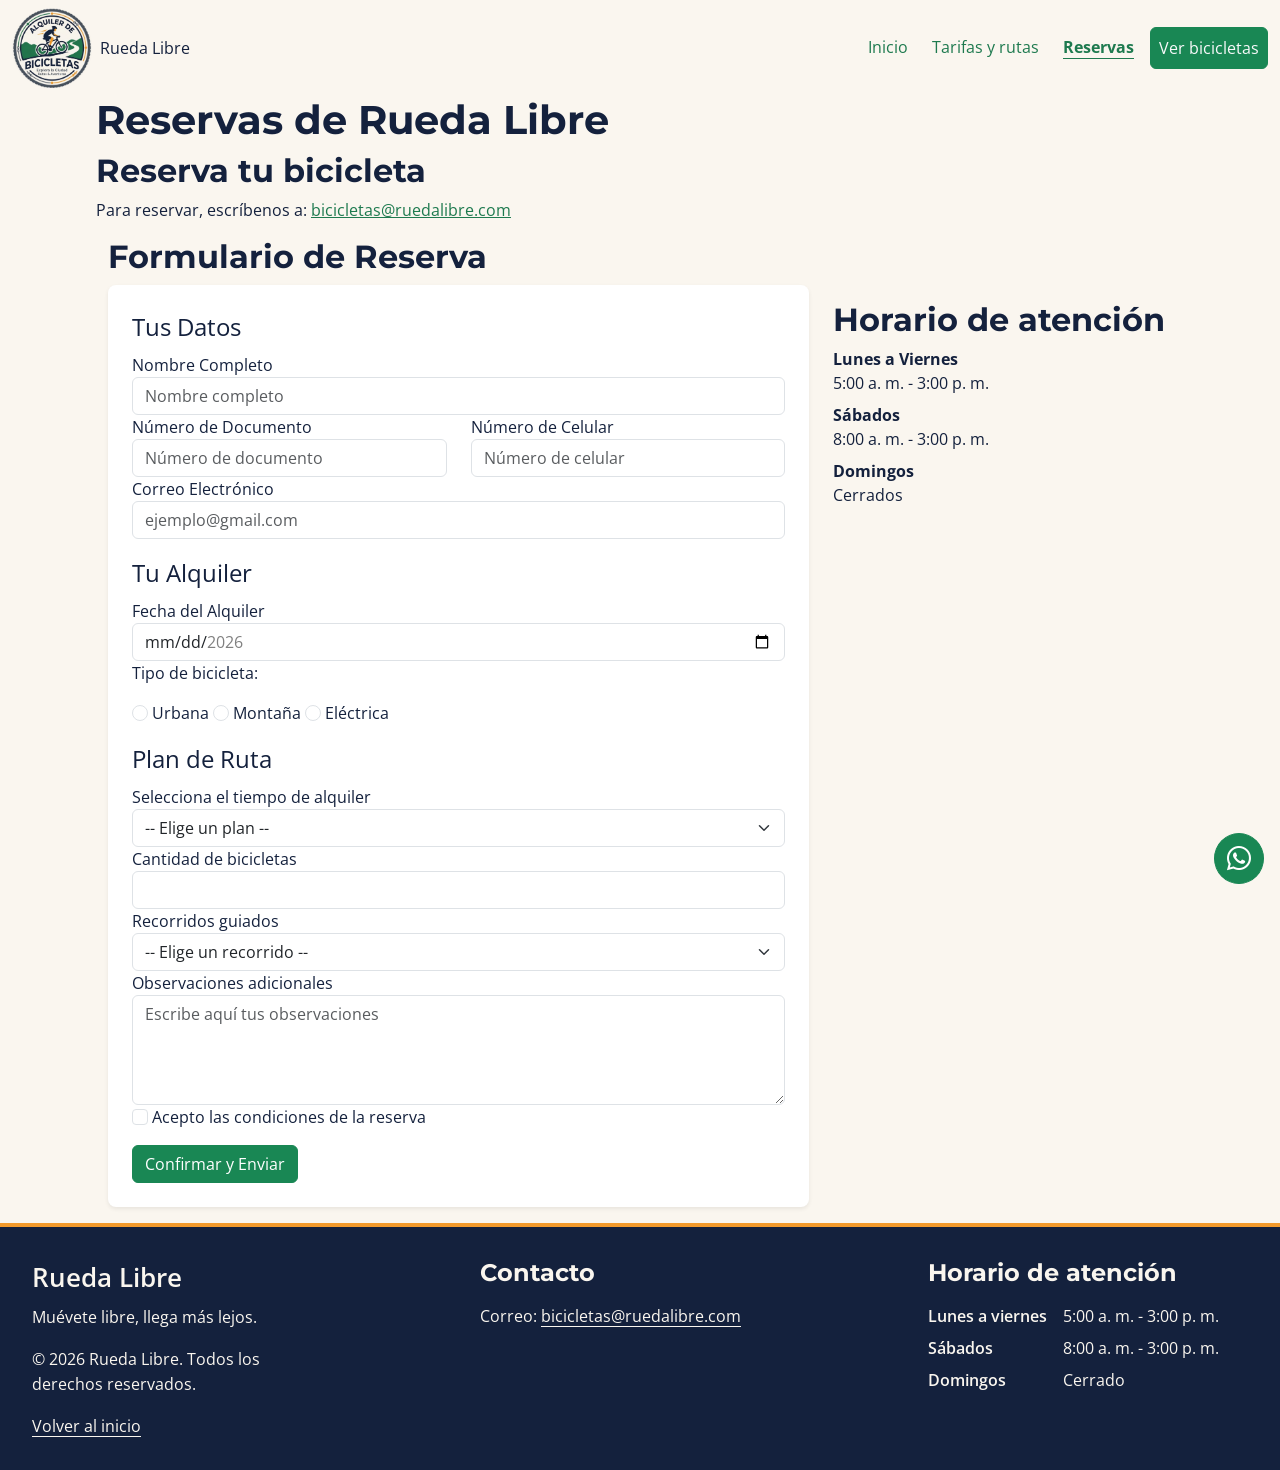
==== commit ac583996: "feat: agregar navbar responsive y botones Bootstrap" ====
--- a/paginas/reservas.html
+++ b/paginas/reservas.html
@@ -8,26 +8,33 @@
     <link rel="preconnect" href="https://fonts.gstatic.com" crossorigin>
     <link href="https://fonts.googleapis.com/css2?family=Montserrat:ital,wght@0,100..900;1,100..900&family=Open+Sans:ital,wght@0,300..800;1,300..800&display=swap" rel="stylesheet">
     <link rel="stylesheet" href="../css/styles.css">
+    <link rel="stylesheet" href="https://cdn.jsdelivr.net/npm/bootstrap-icons@1.13.2/font/bootstrap-icons.min.css">
     <meta name="description" content="Alquila y reserva tu bicicleta, elige plan y consulta los horarios atencion de Rueda Libre">
 
     <title>Reservas | Rueda Libre</title>
 </head>
 <body>
-
-    <header>
-        <div class="marca">
-            <img src="../img/logo.png" alt="Logo de Rueda Libre" width="150">
-            <span>Rueda Libre</span>
-        </div>
-
-        <nav aria-label="Navegación principal">
-            <ul id="menu">
-                <li><a href="../index.html">Inicio</a></li>
-                <li><a href="./tarifas.html">Tarifas y rutas</a></li>
-                <li><a href="./reservas.html" class="activo">Reservas</a></li>
-            </ul>
-        </nav>
-    </header>
+    <nav class="navbar navbar-expand-lg">
+        <div class="container-fluid">
+            <div class="marca">
+                <img src="../img/logo.png" alt="Logo de Rueda Libre" width="80" height="80">
+                <span>Rueda Libre</span>
+            </div>
+            <button class="navbar-toggler" data-bs-toggle="collapse" data-bs-target="#navbarMenu" type="button" aria-controls="navbarMenu" aria-expanded="false" aria-label="Abrir o cerrar navegación">
+                <span class="navbar-toggler-icon"></span>
+            </button>
+            <div class="collapse navbar-collapse" id="navbarMenu">
+                <ul class="navbar-nav ms-auto flex-column flex-lg-row" id="menu">
+                    <li class="nav-item"><a href="../index.html" class="nav-link">Inicio</a></li>
+                    <li class="nav-item"><a href="./tarifas.html" class="nav-link">Tarifas y rutas</a></li>
+                    <li class="nav-item"><a href="./reservas.html" class="nav-link active" aria-current="page">Reservas</a></li>
+                    <li class="nav-item">
+                        <a href="../#flota" class="btn btn-success d-flex justify-content-center text-light">Ver bicicletas</a>
+                    </li>
+                </ul>
+            </div>
+        </div>
+    </nav>
 
     <main>
         <h1>Reservas de Rueda Libre</h1>
@@ -191,13 +198,13 @@
             </dl>
         </div>
     </footer>
-        <a
-class="whatsapp-fijo"
-href="https://wa.me/573000000000"
-target="_blank"
-rel="noopener noreferrer"
->Contactar por WhatsApp</a>
-<a class="whatsapp-fijo" href="https://wa.me/573000000000" target="_blank" rel="noopener noreferrer">Contactar por WhatsApp</a>
+    <a class="whatsapp-fijo btn btn-success fs-4 rounded-circle"
+    href="https://wa.me/573000000000"
+    target="_blank"
+    rel="noopener noreferrer"
+    aria-label="Contactar por WhatsApp">
+        <i class="bi bi-whatsapp"></i>
+    </a>
 <script src="https://cdn.jsdelivr.net/npm/bootstrap@5.3.8/dist/js/bootstrap.bundle.min.js"></script>
 </body>
 </html>
--- a/css/styles.css
+++ b/css/styles.css
@@ -60,14 +60,6 @@
     font-weight: 400;
 }
 
-input:focus,
-select:focus,
-textarea:focus,
-button:focus {
-    outline: 3px solid var(--color-naranja);
-    outline-offset: 3px;
-}
-
 header {
     display: flex;
     flex-direction: column;
@@ -87,15 +79,12 @@
 
 .marca {
     display: flex;
-    flex-direction: column;
+    flex-direction: row;
     align-items: center;
     gap: var(--espacio-s);
 }
 
 #menu {
-    display: flex;
-    flex-wrap: wrap;
-    justify-content: center;
     list-style: none;
     gap: var(--espacio-s);
     padding-left: 0;
@@ -108,7 +97,7 @@
     white-space: nowrap;
 }
 
-#menu a.activo {
+#menu a.active {
     color: var(--color-verde);
     font-weight: 700;
     text-decoration: underline;
@@ -119,25 +108,28 @@
     color: var(--color-naranja);
 }
 
-#menu a:focus {
+#menu a:focus,
+input:focus,
+select:focus,
+textarea:focus,
+.btn:focus,
+.navbar-toggler:focus {
     outline: 3px solid var(--color-naranja);
     outline-offset: 3px;
 }
 
-.boton-accion {
-    color: var(--color-crema);
-    background-color: var(--color-verde);
-    padding: var(--espacio-s);
-}
-
-.boton-accion:hover {
-    color: var(--color-azul);
-    background-color: var(--color-naranja);
-}
-
-.boton-accion:focus {
+.form-control:focus,
+.form-select:focus,
+.form-check-input:focus {
     outline: 3px solid var(--color-naranja);
     outline-offset: 3px;
+    box-shadow: none;
+}
+
+.navbar-toggler:focus,
+.btn:focus,
+.nav-link:focus {
+    box-shadow: none;
 }
 
 .portada {
@@ -302,17 +294,8 @@
     position: fixed;
     bottom: var(--espacio-m);
     right: var(--espacio-m);
-    background-color: var(--color-verde);
-    color: var(--color-crema);
-    padding: var(--espacio-m);
-    border-radius: var(--espacio-l);
-    text-decoration: none;
-}
-
-.whatsapp-fijo:hover {
-    color: var(--color-azul);
-    background-color: var(--color-naranja);
-}
+}
+
 
 .bloque-superior-bici {
     min-height: 290px;
@@ -321,7 +304,6 @@
 .bloque-superior-rutas {
     min-height: 70px;
 }
-
 
 @media (min-width: 768px) {
 
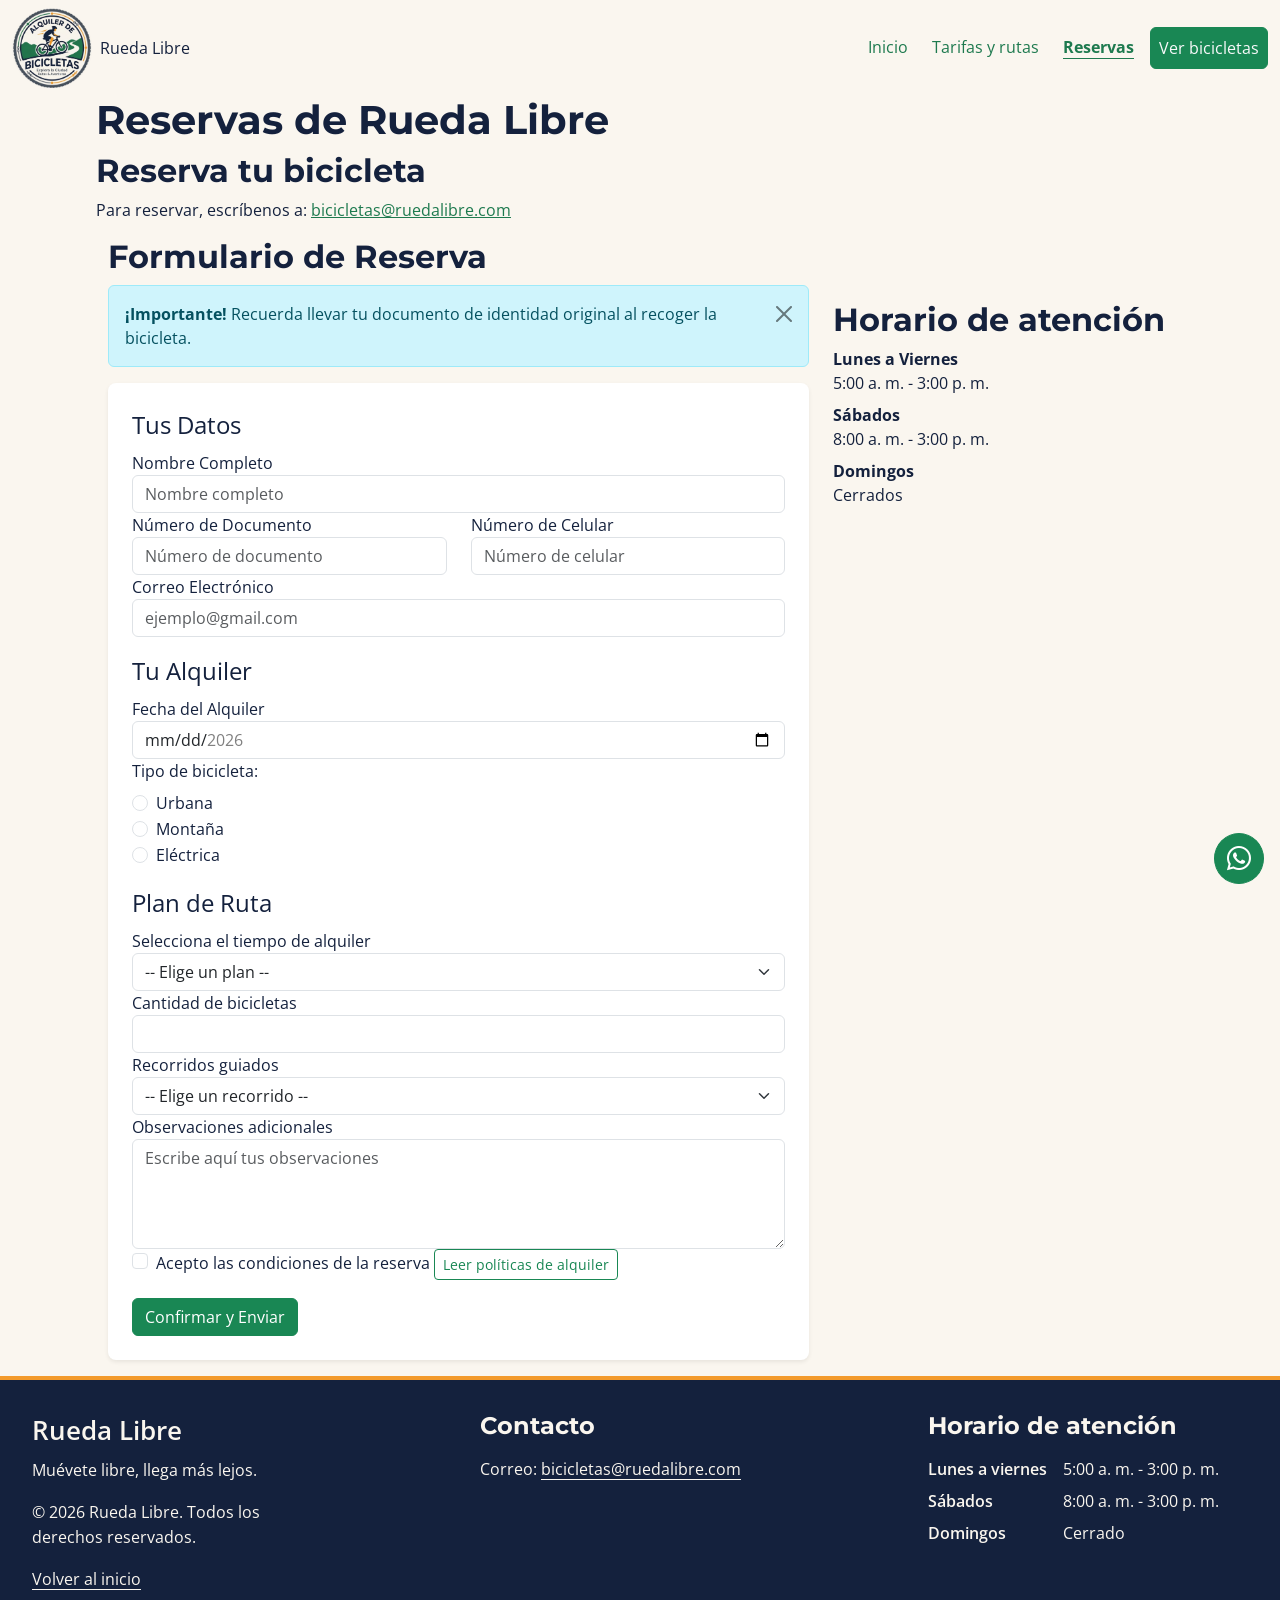
==== commit 049517fb: "feat: agregar validacion y politicas al formulario de reservas" ====
--- a/paginas/reservas.html
+++ b/paginas/reservas.html
@@ -55,52 +55,80 @@
                 <h2>Formulario de Reserva</h2>
                 <div class="row">
                     <div class="col-12 col-md-8">
-                        <form action="/procesar-datos" method="post" class="bg-white p-4 rounded-3 shadow-sm">
+                    <div class="alert alert-info alert-dismissible fade show" role="alert">
+                        <strong>¡Importante!</strong> Recuerda llevar tu documento de identidad original al recoger la bicicleta.
+
+                        <button type="button" class="btn-close" data-bs-dismiss="alert" aria-label="Cerrar"></button>
+                    </div>
+                        <form action="/procesar-datos" method="post" class="bg-white p-4 rounded-3 shadow-sm needs-validation" novalidate>
                             <fieldset>
                                 <legend>Tus Datos</legend>
 
                                 <label for="txt-nombre" class="form-label">Nombre Completo</label>
                                 <input type="text" name="nombre_usuario" id="txt-nombre" placeholder="Nombre completo" minlength="3" required class="form-control">
+                                <div class="invalid-feedback">
+                                    Escribe tu nombre completo (mínimo 3 caracteres).
+                                </div>
 
                                 <div class="row">
                                     <div class="col">
-                                        <label for="num-documento">Número de Documento</label>
+                                        <label for="num-documento" class="form-label">Número de Documento</label>
                                         <input type="text" name="numero_documento" id="num-documento" placeholder="Número de documento" minlength="6" maxlength="10" pattern="[0-9]{6,10}" required class="form-control">
+                                        <div class="invalid-feedback">
+                                            Ingresa un documento de 6 a 10 dígitos, solo números.
+                                        </div>
                                     </div>
 
                                     <div class="col">
-                                        <label for="num-celular">Número de Celular</label>
+                                        <label for="num-celular" class="form-label">Número de Celular</label>
                                         <input type="tel" name="celular_usuario" id="num-celular" placeholder="Número de celular" autocomplete="tel" pattern="3[0-9]{9}" required class="form-control">
-                                    </div>
-                                </div>
-
-                                <label for="txt-email">Correo Electrónico</label>
+                                        <div class="invalid-feedback">
+                                            Ingresa un celular de 10 dígitos que comience por 3.
+                                        </div>
+                                    </div>
+                                </div>
+
+                                <label for="txt-email" class="form-label">Correo Electrónico</label>
                                 <input type="email" name="email_usuario" id="txt-email" placeholder="ejemplo@gmail.com" autocomplete="email" required class="form-control">
+                                <div class="invalid-feedback">
+                                    Ingresa un correo electrónico válido.
+                                </div>
                             </fieldset>
 
                             <fieldset>
                                 <legend>Tu Alquiler</legend>
 
-                                <label for="fecha-alquiler">Fecha del Alquiler</label>
+                                <label for="fecha-alquiler" class="form-label">Fecha del Alquiler</label>
                                 <input type="date" name="fecha_alquiler" id="fecha-alquiler" min="2026-11-01" max="2026-12-31" required class="form-control">
-
-                                <p>Tipo de bicicleta:</p>
-
-                                <input type="radio" id="urbana" name="modelo_bicicleta" value="urbana" required class="form-check-input">
-                                <label for="urbana" class="form-check-label">Urbana</label>
-
-                                <input type="radio" id="montana" name="modelo_bicicleta" value="montana" class="form-check-input">
-                                <label for="montana" class="form-check-label">Montaña</label>
-
-                                <input type="radio" id="electrica" name="modelo_bicicleta" value="electrica" class="form-check-input">
-                                <label for="electrica" class="form-check-label">Eléctrica</label>
-
+                                <div class="invalid-feedback">
+                                    Selecciona una fecha entre el 1 de noviembre y el 31 de diciembre de 2026.
+                                </div>
+
+                                <p class="form-label">Tipo de bicicleta:</p>
+
+                                <div class="form-check">
+                                    <input type="radio" id="urbana" name="modelo_bicicleta" value="urbana" required class="form-check-input">
+                                    <label for="urbana" class="form-check-label">Urbana</label>
+                                    <div class="invalid-feedback">
+                                        Selecciona un tipo de bicicleta.
+                                    </div>
+                                </div>
+
+                                <div class="form-check">
+                                    <input type="radio" id="montana" name="modelo_bicicleta" value="montana" class="form-check-input">
+                                    <label for="montana" class="form-check-label">Montaña</label>
+                                </div>
+
+                                <div class="form-check">
+                                    <input type="radio" id="electrica" name="modelo_bicicleta" value="electrica" class="form-check-input">
+                                    <label for="electrica" class="form-check-label">Eléctrica</label>
+                                </div>
                             </fieldset>
 
                             <fieldset>
                                 <legend>Plan de Ruta</legend>
 
-                                <label for="sel-plan">
+                                <label for="sel-plan" class="form-label">
                                     Selecciona el tiempo de alquiler
                                 </label>
                                 <select name="sel-tiempo" id="sel-plan" required class="form-select">
@@ -109,33 +137,92 @@
                                     <option value="12h">Alquiler por 12 horas</option>
                                     <option value="1d">Alquiler por 1 día</option>
                                 </select>
-
-                                <label for="sel-cantidad">Cantidad de bicicletas</label>
+                                <div class="invalid-feedback">
+                                    Selecciona una duración para el alquiler.
+                                </div>
+
+                                <label for="sel-cantidad" class="form-label">Cantidad de bicicletas</label>
                                 <input type="number" name="cantidad" id="sel-cantidad" min="1" max="6" required class="form-control">
-
-                                <label for="sel-recorrido">Recorridos guiados</label>
+                                <div class="invalid-feedback">
+                                    Indica una cantidad entre 1 y 6 bicicletas.
+                                </div>
+
+                                <label for="sel-recorrido" class="form-label">Recorridos guiados</label>
                                 <select name="recorrido" id="sel-recorrido" required class="form-select">
                                     <option value="">-- Elige un recorrido --</option>
                                     <option value="urbano">Recorrido urbano</option>
                                     <option value="montaña">Recorrido por la montaña</option>
                                     <option value="pista">Recorrido por pista</option>
                                 </select>
-
-                                <label for="observaciones">Observaciones adicionales</label>
+                                <div class="invalid-feedback">
+                                    Selecciona uno de los recorridos disponibles.
+                                </div>
+
+                                <label for="observaciones" class="form-label">Observaciones adicionales</label>
                                 <textarea name="observaciones" id="observaciones" maxlength="300" rows="4" cols="40" placeholder="Escribe aquí tus observaciones" class="form-control"></textarea>
 
-                                <input type="checkbox" name="acepta_condiciones" id="acepta-condiciones" required class="form-check-input">
-                                <label for="acepta-condiciones">
-                                    Acepto las condiciones de la reserva
-                                </label>
-
+                                <div class="form-check">
+                                    <input type="checkbox" name="acepta_condiciones" id="acepta-condiciones" required class="form-check-input">
+                                    <label for="acepta-condiciones" class="form-check-label">
+                                        Acepto las condiciones de la reserva
+                                    </label>
+                                    <button type="button" class="btn btn-outline-success btn-sm" data-bs-toggle="modal" data-bs-target="#modalPoliticas"> Leer políticas de alquiler </button>
+                                    <div class="invalid-feedback">
+                                        Debes aceptar las condiciones para confirmar la reserva.
+                                    </div>
+                                </div>
                             </fieldset>
 
                             <button type="submit" name="reserva" class="btn btn-success">
                                 Confirmar y Enviar
                             </button>
-
                         </form>
+                        <div class="modal fade" id="modalPoliticas" tabindex="-1"
+                            aria-labelledby="tituloPoliticas" aria-hidden="true">
+
+                            <div class="modal-dialog">
+                                <div class="modal-content">
+
+                                    <div class="modal-header">
+                                        <h5 class="modal-title" id="tituloPoliticas">
+                                            Políticas de alquiler
+                                        </h5>
+
+                                        <button type="button" class="btn-close"
+                                            data-bs-dismiss="modal" aria-label="Cerrar">
+                                        </button>
+                                    </div>
+
+                                    <div class="modal-body">
+                                        <ol>
+                                            <li class="mb-2">
+                                                Debes presentar tu documento de identidad original al momento de recoger la bicicleta.
+                                            </li>
+                                            <li class="mb-2">
+                                                Antes de salir, debes inspeccionar la bicicleta junto con un asesor para verificar su estado.
+                                            </li>
+                                            <li class="mb-2">
+                                                Por cada 15 minutos de retraso en la devolución, se cobrará un recargo de $5.000 COP.
+                                            </li>
+                                            <li class="mb-2">
+                                                Los daños ocasionados por uso inadecuado serán cobrados según el costo de reparación.
+                                            </li>
+                                            <li class="mb-2">
+                                                Los menores de edad deben estar acompañados por un adulto responsable durante el alquiler.
+                                            </li>
+                                        </ol>
+                                    </div>
+
+                                    <div class="modal-footer">
+                                        <button type="button" class="btn btn-secondary"
+                                            data-bs-dismiss="modal">
+                                            Entendido
+                                        </button>
+                                    </div>
+
+                                </div>
+                            </div>
+                        </div>
                     </div>
 
                     <div class="col-12 col-md-4 mt-3">
@@ -206,5 +293,25 @@
         <i class="bi bi-whatsapp"></i>
     </a>
 <script src="https://cdn.jsdelivr.net/npm/bootstrap@5.3.8/dist/js/bootstrap.bundle.min.js"></script>
+<script>
+(() => {
+  'use strict'
+
+  // Fetch all the forms we want to apply custom Bootstrap validation styles to
+  const forms = document.querySelectorAll('.needs-validation')
+
+  // Loop over them and prevent submission
+  Array.from(forms).forEach(form => {
+    form.addEventListener('submit', event => {
+      if (!form.checkValidity()) {
+        event.preventDefault()
+        event.stopPropagation()
+      }
+
+      form.classList.add('was-validated')
+    }, false)
+  })
+})()
+</script>
 </body>
 </html>
--- a/css/styles.css
+++ b/css/styles.css
@@ -305,6 +305,17 @@
     min-height: 70px;
 }
 
+.card-title {
+    height: 3rem;
+    line-height: 1.5rem;
+}
+
+.carousel-control-prev:focus-visible,
+.carousel-control-next:focus-visible {
+    outline: 3px solid var(--color-naranja);
+    outline-offset: -3px;
+}
+
 @media (min-width: 768px) {
 
     header {
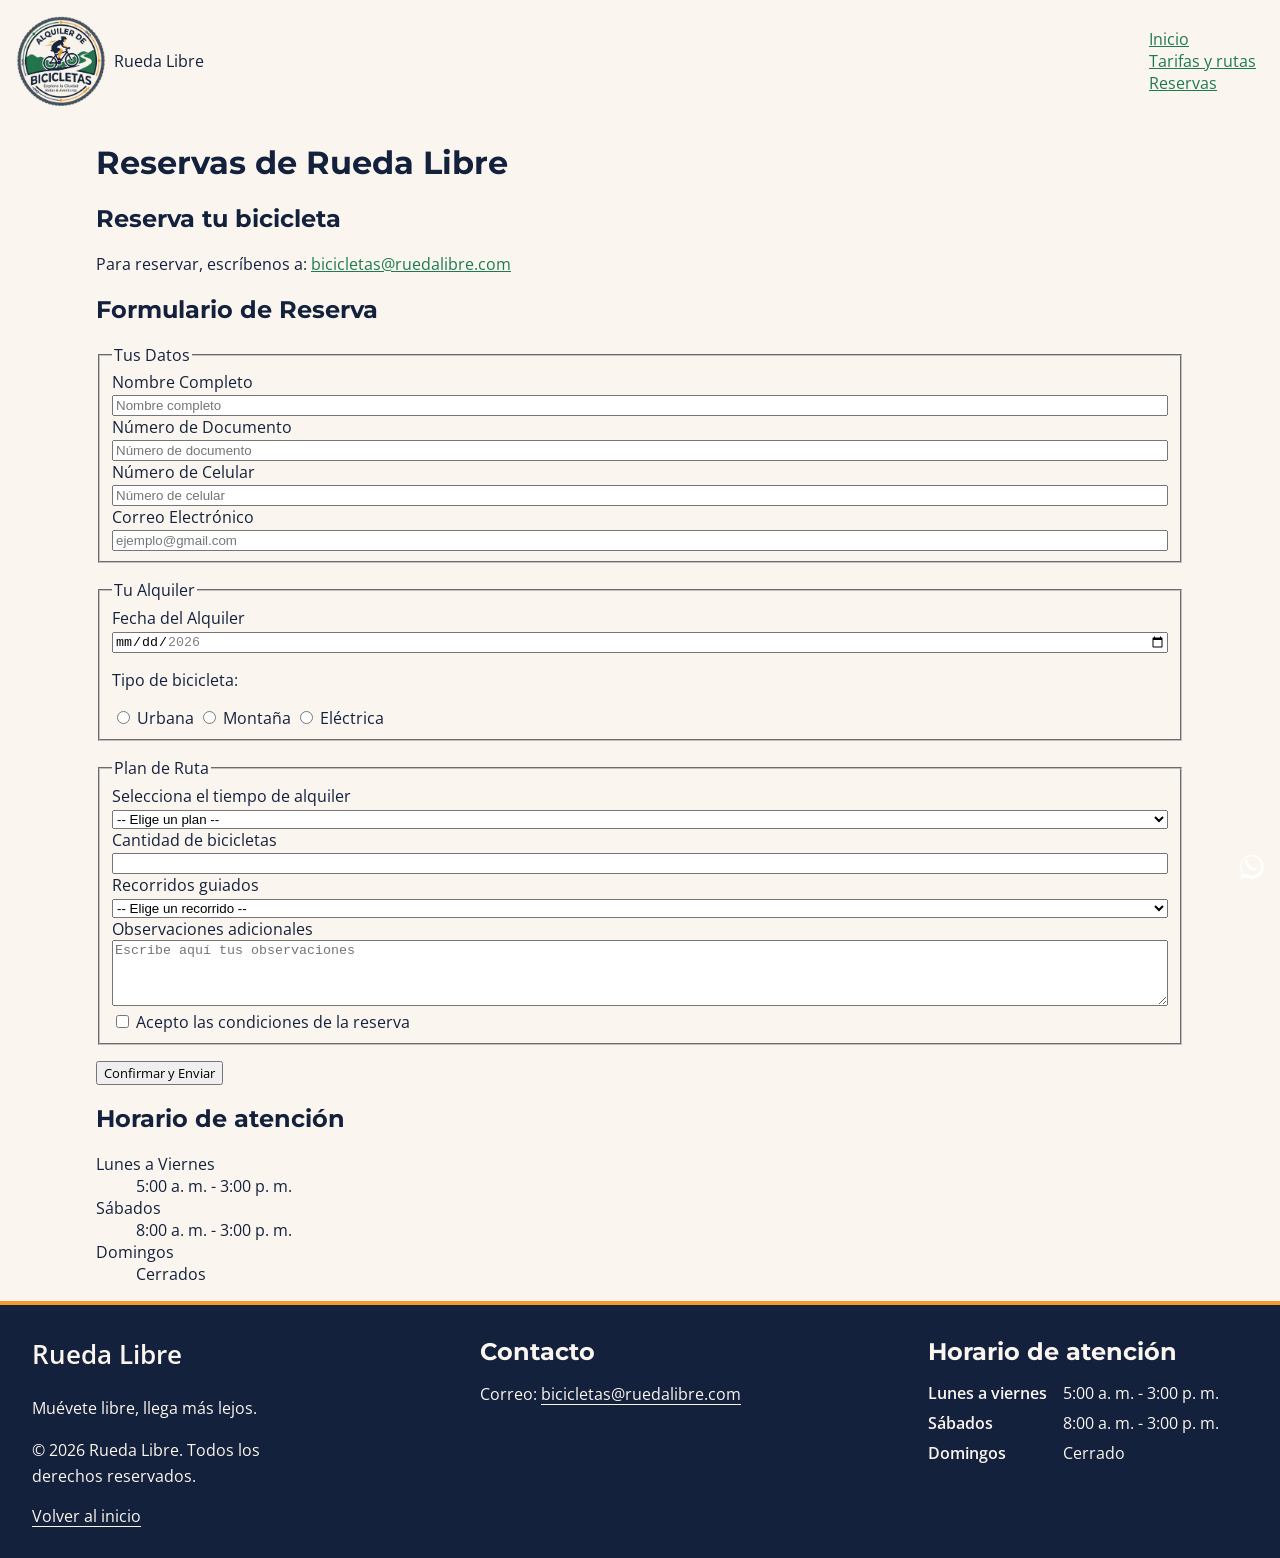
==== commit f09d7c0a: "fix: corregir navbar y botón de WhatsApp" ====
--- a/paginas/reservas.html
+++ b/paginas/reservas.html
@@ -3,38 +3,30 @@
 <head>
     <meta charset="UTF-8">
     <meta name="viewport" content="width=device-width, initial-scale=1.0">
-    <link href="https://cdn.jsdelivr.net/npm/bootstrap@5.3.8/dist/css/bootstrap.min.css" rel="stylesheet">
     <link rel="preconnect" href="https://fonts.googleapis.com">
     <link rel="preconnect" href="https://fonts.gstatic.com" crossorigin>
     <link href="https://fonts.googleapis.com/css2?family=Montserrat:ital,wght@0,100..900;1,100..900&family=Open+Sans:ital,wght@0,300..800;1,300..800&display=swap" rel="stylesheet">
     <link rel="stylesheet" href="../css/styles.css">
-    <link rel="stylesheet" href="https://cdn.jsdelivr.net/npm/bootstrap-icons@1.13.2/font/bootstrap-icons.min.css">
     <meta name="description" content="Alquila y reserva tu bicicleta, elige plan y consulta los horarios atencion de Rueda Libre">
 
     <title>Reservas | Rueda Libre</title>
 </head>
 <body>
-    <nav class="navbar navbar-expand-lg">
-        <div class="container-fluid">
-            <div class="marca">
-                <img src="../img/logo.png" alt="Logo de Rueda Libre" width="80" height="80">
-                <span>Rueda Libre</span>
-            </div>
-            <button class="navbar-toggler" data-bs-toggle="collapse" data-bs-target="#navbarMenu" type="button" aria-controls="navbarMenu" aria-expanded="false" aria-label="Abrir o cerrar navegación">
-                <span class="navbar-toggler-icon"></span>
-            </button>
-            <div class="collapse navbar-collapse" id="navbarMenu">
-                <ul class="navbar-nav ms-auto flex-column flex-lg-row" id="menu">
-                    <li class="nav-item"><a href="../index.html" class="nav-link">Inicio</a></li>
-                    <li class="nav-item"><a href="./tarifas.html" class="nav-link">Tarifas y rutas</a></li>
-                    <li class="nav-item"><a href="./reservas.html" class="nav-link active" aria-current="page">Reservas</a></li>
-                    <li class="nav-item">
-                        <a href="../#flota" class="btn btn-success d-flex justify-content-center text-light">Ver bicicletas</a>
-                    </li>
-                </ul>
-            </div>
-        </div>
-    </nav>
+
+    <header>
+        <div class="marca">
+            <img src="../img/logo.png" alt="Logo de Rueda Libre" width="150">
+            <span>Rueda Libre</span>
+        </div>
+
+        <nav class="navegacion-principal" aria-label="Navegación principal">
+            <ul id="menu">
+                <li><a href="../index.html">Inicio</a></li>
+                <li><a href="./tarifas.html">Tarifas y rutas</a></li>
+                <li><a href="./reservas.html" class="activo">Reservas</a></li>
+            </ul>
+        </nav>
+    </header>
 
     <main>
         <h1>Reservas de Rueda Libre</h1>
@@ -50,202 +42,193 @@
             </p>
         </section>
 
-        <div class="container mb-3">
-            <section>
-                <h2>Formulario de Reserva</h2>
-                <div class="row">
-                    <div class="col-12 col-md-8">
-                    <div class="alert alert-info alert-dismissible fade show" role="alert">
-                        <strong>¡Importante!</strong> Recuerda llevar tu documento de identidad original al recoger la bicicleta.
-
-                        <button type="button" class="btn-close" data-bs-dismiss="alert" aria-label="Cerrar"></button>
-                    </div>
-                        <form action="/procesar-datos" method="post" class="bg-white p-4 rounded-3 shadow-sm needs-validation" novalidate>
-                            <fieldset>
-                                <legend>Tus Datos</legend>
-
-                                <label for="txt-nombre" class="form-label">Nombre Completo</label>
-                                <input type="text" name="nombre_usuario" id="txt-nombre" placeholder="Nombre completo" minlength="3" required class="form-control">
-                                <div class="invalid-feedback">
-                                    Escribe tu nombre completo (mínimo 3 caracteres).
-                                </div>
-
-                                <div class="row">
-                                    <div class="col">
-                                        <label for="num-documento" class="form-label">Número de Documento</label>
-                                        <input type="text" name="numero_documento" id="num-documento" placeholder="Número de documento" minlength="6" maxlength="10" pattern="[0-9]{6,10}" required class="form-control">
-                                        <div class="invalid-feedback">
-                                            Ingresa un documento de 6 a 10 dígitos, solo números.
-                                        </div>
-                                    </div>
-
-                                    <div class="col">
-                                        <label for="num-celular" class="form-label">Número de Celular</label>
-                                        <input type="tel" name="celular_usuario" id="num-celular" placeholder="Número de celular" autocomplete="tel" pattern="3[0-9]{9}" required class="form-control">
-                                        <div class="invalid-feedback">
-                                            Ingresa un celular de 10 dígitos que comience por 3.
-                                        </div>
-                                    </div>
-                                </div>
-
-                                <label for="txt-email" class="form-label">Correo Electrónico</label>
-                                <input type="email" name="email_usuario" id="txt-email" placeholder="ejemplo@gmail.com" autocomplete="email" required class="form-control">
-                                <div class="invalid-feedback">
-                                    Ingresa un correo electrónico válido.
-                                </div>
-                            </fieldset>
-
-                            <fieldset>
-                                <legend>Tu Alquiler</legend>
-
-                                <label for="fecha-alquiler" class="form-label">Fecha del Alquiler</label>
-                                <input type="date" name="fecha_alquiler" id="fecha-alquiler" min="2026-11-01" max="2026-12-31" required class="form-control">
-                                <div class="invalid-feedback">
-                                    Selecciona una fecha entre el 1 de noviembre y el 31 de diciembre de 2026.
-                                </div>
-
-                                <p class="form-label">Tipo de bicicleta:</p>
-
-                                <div class="form-check">
-                                    <input type="radio" id="urbana" name="modelo_bicicleta" value="urbana" required class="form-check-input">
-                                    <label for="urbana" class="form-check-label">Urbana</label>
-                                    <div class="invalid-feedback">
-                                        Selecciona un tipo de bicicleta.
-                                    </div>
-                                </div>
-
-                                <div class="form-check">
-                                    <input type="radio" id="montana" name="modelo_bicicleta" value="montana" class="form-check-input">
-                                    <label for="montana" class="form-check-label">Montaña</label>
-                                </div>
-
-                                <div class="form-check">
-                                    <input type="radio" id="electrica" name="modelo_bicicleta" value="electrica" class="form-check-input">
-                                    <label for="electrica" class="form-check-label">Eléctrica</label>
-                                </div>
-                            </fieldset>
-
-                            <fieldset>
-                                <legend>Plan de Ruta</legend>
-
-                                <label for="sel-plan" class="form-label">
-                                    Selecciona el tiempo de alquiler
-                                </label>
-                                <select name="sel-tiempo" id="sel-plan" required class="form-select">
-                                    <option value="">-- Elige un plan --</option>
-                                    <option value="1h">Alquiler por 1 hora</option>
-                                    <option value="12h">Alquiler por 12 horas</option>
-                                    <option value="1d">Alquiler por 1 día</option>
-                                </select>
-                                <div class="invalid-feedback">
-                                    Selecciona una duración para el alquiler.
-                                </div>
-
-                                <label for="sel-cantidad" class="form-label">Cantidad de bicicletas</label>
-                                <input type="number" name="cantidad" id="sel-cantidad" min="1" max="6" required class="form-control">
-                                <div class="invalid-feedback">
-                                    Indica una cantidad entre 1 y 6 bicicletas.
-                                </div>
-
-                                <label for="sel-recorrido" class="form-label">Recorridos guiados</label>
-                                <select name="recorrido" id="sel-recorrido" required class="form-select">
-                                    <option value="">-- Elige un recorrido --</option>
-                                    <option value="urbano">Recorrido urbano</option>
-                                    <option value="montaña">Recorrido por la montaña</option>
-                                    <option value="pista">Recorrido por pista</option>
-                                </select>
-                                <div class="invalid-feedback">
-                                    Selecciona uno de los recorridos disponibles.
-                                </div>
-
-                                <label for="observaciones" class="form-label">Observaciones adicionales</label>
-                                <textarea name="observaciones" id="observaciones" maxlength="300" rows="4" cols="40" placeholder="Escribe aquí tus observaciones" class="form-control"></textarea>
-
-                                <div class="form-check">
-                                    <input type="checkbox" name="acepta_condiciones" id="acepta-condiciones" required class="form-check-input">
-                                    <label for="acepta-condiciones" class="form-check-label">
-                                        Acepto las condiciones de la reserva
-                                    </label>
-                                    <button type="button" class="btn btn-outline-success btn-sm" data-bs-toggle="modal" data-bs-target="#modalPoliticas"> Leer políticas de alquiler </button>
-                                    <div class="invalid-feedback">
-                                        Debes aceptar las condiciones para confirmar la reserva.
-                                    </div>
-                                </div>
-                            </fieldset>
-
-                            <button type="submit" name="reserva" class="btn btn-success">
-                                Confirmar y Enviar
-                            </button>
-                        </form>
-                        <div class="modal fade" id="modalPoliticas" tabindex="-1"
-                            aria-labelledby="tituloPoliticas" aria-hidden="true">
-
-                            <div class="modal-dialog">
-                                <div class="modal-content">
-
-                                    <div class="modal-header">
-                                        <h5 class="modal-title" id="tituloPoliticas">
-                                            Políticas de alquiler
-                                        </h5>
-
-                                        <button type="button" class="btn-close"
-                                            data-bs-dismiss="modal" aria-label="Cerrar">
-                                        </button>
-                                    </div>
-
-                                    <div class="modal-body">
-                                        <ol>
-                                            <li class="mb-2">
-                                                Debes presentar tu documento de identidad original al momento de recoger la bicicleta.
-                                            </li>
-                                            <li class="mb-2">
-                                                Antes de salir, debes inspeccionar la bicicleta junto con un asesor para verificar su estado.
-                                            </li>
-                                            <li class="mb-2">
-                                                Por cada 15 minutos de retraso en la devolución, se cobrará un recargo de $5.000 COP.
-                                            </li>
-                                            <li class="mb-2">
-                                                Los daños ocasionados por uso inadecuado serán cobrados según el costo de reparación.
-                                            </li>
-                                            <li class="mb-2">
-                                                Los menores de edad deben estar acompañados por un adulto responsable durante el alquiler.
-                                            </li>
-                                        </ol>
-                                    </div>
-
-                                    <div class="modal-footer">
-                                        <button type="button" class="btn btn-secondary"
-                                            data-bs-dismiss="modal">
-                                            Entendido
-                                        </button>
-                                    </div>
-
-                                </div>
+        <section>
+            <h2>Formulario de Reserva</h2>
+            <div class="formulario-layout">
+                <form action="/procesar-datos" method="post">
+
+                    <fieldset>
+                        <legend>Tus Datos</legend>
+
+                        <label for="txt-nombre">Nombre Completo</label>
+                        <input
+                            type="text"
+                            name="nombre_usuario"
+                            id="txt-nombre"
+                            placeholder="Nombre completo"
+                            minlength="3"
+                            required
+                        >
+                        
+                        <div class="inputs-layout">
+                            <div class="input-documento">
+                                <label for="num-documento">Número de Documento</label>
+                                <input
+                                    type="text"
+                                    name="numero_documento"
+                                    id="num-documento"
+                                    placeholder="Número de documento"
+                                    minlength="6"
+                                    maxlength="10"
+                                    pattern="[0-9]{6,10}"
+                                    required
+                                >
+                            </div>
+
+                            <div class="input-celular">
+                                <label for="num-celular">Número de Celular</label>
+                                <input
+                                    type="tel"
+                                    name="celular_usuario"
+                                    id="num-celular"
+                                    placeholder="Número de celular"
+                                    autocomplete="tel"
+                                    pattern="3[0-9]{9}"
+                                    required
+                                >
                             </div>
                         </div>
-                    </div>
-
-                    <div class="col-12 col-md-4 mt-3">
-                        <aside>
-                            <section>
-                                <h2>Horario de atención</h2>
-
-                                <dl>
-                                    <dt>Lunes a Viernes</dt>
-                                    <dd>5:00 a. m. - 3:00 p. m.</dd>
-
-                                    <dt>Sábados</dt>
-                                    <dd>8:00 a. m. - 3:00 p. m.</dd>
-
-                                    <dt>Domingos</dt>
-                                    <dd>Cerrados</dd>
-                                </dl>
-                            </section>
-                        </aside>
-                    </div>
-                </div>
-            </section>
-        </div>
+
+                        <label for="txt-email">Correo Electrónico</label>
+                        <input
+                            type="email"
+                            name="email_usuario"
+                            id="txt-email"
+                            placeholder="ejemplo@gmail.com"
+                            autocomplete="email"
+                            required
+                        >
+
+                    </fieldset>
+
+                    <fieldset>
+                        <legend>Tu Alquiler</legend>
+
+                        <label for="fecha-alquiler">Fecha del Alquiler</label>
+                        <input
+                            type="date"
+                            name="fecha_alquiler"
+                            id="fecha-alquiler"
+                            min="2026-11-01"
+                            max="2026-12-31"
+                            required
+                        >
+
+                        <p>Tipo de bicicleta:</p>
+
+                        <input
+                            type="radio"
+                            id="urbana"
+                            name="modelo_bicicleta"
+                            value="urbana"
+                            required
+                        >
+                        <label for="urbana">Urbana</label>
+
+                        <input
+                            type="radio"
+                            id="montana"
+                            name="modelo_bicicleta"
+                            value="montana"
+                        >
+                        <label for="montana">Montaña</label>
+
+                        <input
+                            type="radio"
+                            id="electrica"
+                            name="modelo_bicicleta"
+                            value="electrica"
+                        >
+                        <label for="electrica">Eléctrica</label>
+
+                    </fieldset>
+
+                    <fieldset>
+                        <legend>Plan de Ruta</legend>
+
+                        <label for="sel-plan">
+                            Selecciona el tiempo de alquiler
+                        </label>
+                        <select
+                            name="sel-tiempo"
+                            id="sel-plan"
+                            required
+                        >
+                            <option value="">-- Elige un plan --</option>
+                            <option value="1h">Alquiler por 1 hora</option>
+                            <option value="12h">Alquiler por 12 horas</option>
+                            <option value="1d">Alquiler por 1 día</option>
+                        </select>
+
+                        <label for="sel-cantidad">Cantidad de bicicletas</label>
+                        <input
+                            type="number"
+                            name="cantidad"
+                            id="sel-cantidad"
+                            min="1"
+                            max="6"
+                            required
+                        >
+
+                        <label for="sel-recorrido">Recorridos guiados</label>
+                        <select
+                            name="recorrido"
+                            id="sel-recorrido"
+                            required
+                        >
+                            <option value="">-- Elige un recorrido --</option>
+                            <option value="urbano">Recorrido urbano</option>
+                            <option value="montaña">Recorrido por la montaña</option>
+                            <option value="pista">Recorrido por pista</option>
+                        </select>
+
+                        <label for="observaciones">Observaciones adicionales</label>
+                        <textarea
+                            name="observaciones"
+                            id="observaciones"
+                            maxlength="300"
+                            rows="4"
+                            cols="40"
+                            placeholder="Escribe aquí tus observaciones"
+                        ></textarea>
+
+                        <input
+                            type="checkbox"
+                            name="acepta_condiciones"
+                            id="acepta-condiciones"
+                            required
+                        >
+                        <label for="acepta-condiciones">
+                            Acepto las condiciones de la reserva
+                        </label>
+
+                    </fieldset>
+
+                    <button type="submit" name="reserva">
+                        Confirmar y Enviar
+                    </button>
+
+                </form>
+
+                <aside>
+                    <section>
+                        <h2>Horario de atención</h2>
+
+                        <dl>
+                            <dt>Lunes a Viernes</dt>
+                            <dd>5:00 a. m. - 3:00 p. m.</dd>
+
+                            <dt>Sábados</dt>
+                            <dd>8:00 a. m. - 3:00 p. m.</dd>
+
+                            <dt>Domingos</dt>
+                            <dd>Cerrados</dd>
+                        </dl>
+                    </section>
+                </aside>
+            </div>
+        </section>
+
     </main>
 
     <footer>
@@ -285,33 +268,23 @@
             </dl>
         </div>
     </footer>
-    <a class="whatsapp-fijo btn btn-success fs-4 rounded-circle"
-    href="https://wa.me/573000000000"
-    target="_blank"
-    rel="noopener noreferrer"
-    aria-label="Contactar por WhatsApp">
-        <i class="bi bi-whatsapp"></i>
+    <a
+        class="whatsapp-fijo"
+        href="https://wa.me/573000000000"
+        target="_blank"
+        rel="noopener noreferrer"
+        aria-label="Contactar a Rueda Libre por WhatsApp"
+    >
+        <svg
+            xmlns="http://www.w3.org/2000/svg"
+            width="24"
+            height="24"
+            viewBox="0 0 24 24"
+            fill="#FFFFFF"
+            aria-hidden="true"
+        >
+            <path d="M.057 24l1.687-6.163c-1.041-1.804-1.588-3.849-1.587-5.946C.06 5.348 5.397 0 11.93 0c3.165.001 6.14 1.233 8.377 3.469 2.237 2.236 3.467 5.21 3.466 8.377-.003 6.582-5.339 11.93-11.871 11.93-2.003-.001-3.972-.51-5.713-1.48L0 24zm6.59-4.846c1.6.95 3.188 1.449 4.743 1.451 5.316 0 9.647-4.32 9.65-9.635.001-2.575-1.001-4.996-2.822-6.818-1.821-1.822-4.241-2.824-6.822-2.825-5.321 0-9.653 4.321-9.656 9.637-.001 1.637.433 3.238 1.256 4.654l-.993 3.626 3.714-.974zm11.374-6.079c-.29-.145-1.716-.847-1.978-.942-.262-.096-.453-.145-.642.145-.19.29-.733.942-.899 1.133-.166.192-.332.215-.622.07-2.977-1.48-4.107-2.556-5.46-4.883-.156-.267.156-.247.446-.823.097-.192.048-.361-.024-.505-.072-.144-.642-1.546-.88-2.115-.232-.556-.465-.482-.642-.491-.166-.008-.356-.01-.545-.01s-.498.071-.758.351c-.26.28-1 .977-1 2.382s1.023 2.76 1.166 2.951c.143.19 2.012 3.073 4.875 4.31.682.295 1.214.471 1.629.603.686.218 1.312.187 1.806.114.55-.082 1.716-.701 1.956-1.379.24-.678.24-1.26.168-1.379-.071-.12-.262-.191-.552-.336z"/>
+        </svg>
     </a>
-<script src="https://cdn.jsdelivr.net/npm/bootstrap@5.3.8/dist/js/bootstrap.bundle.min.js"></script>
-<script>
-(() => {
-  'use strict'
-
-  // Fetch all the forms we want to apply custom Bootstrap validation styles to
-  const forms = document.querySelectorAll('.needs-validation')
-
-  // Loop over them and prevent submission
-  Array.from(forms).forEach(form => {
-    form.addEventListener('submit', event => {
-      if (!form.checkValidity()) {
-        event.preventDefault()
-        event.stopPropagation()
-      }
-
-      form.classList.add('was-validated')
-    }, false)
-  })
-})()
-</script>
 </body>
 </html>
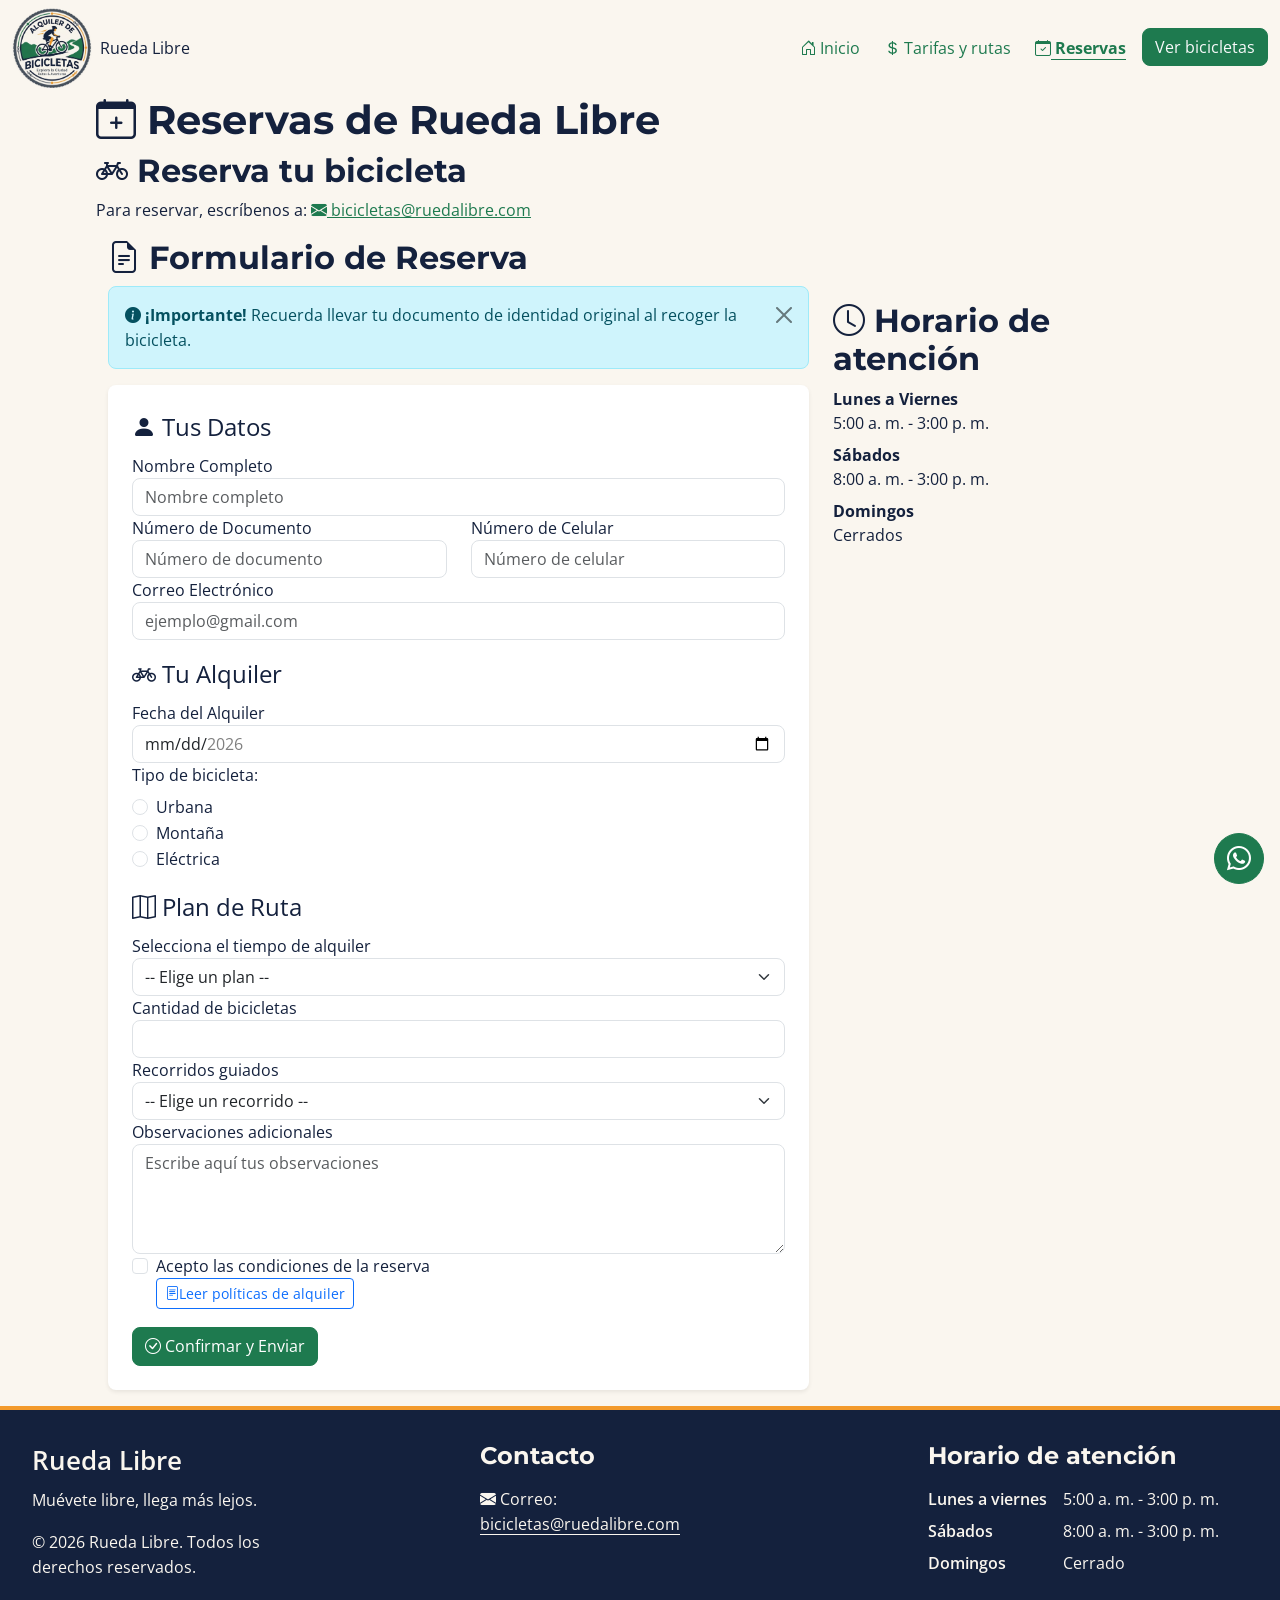
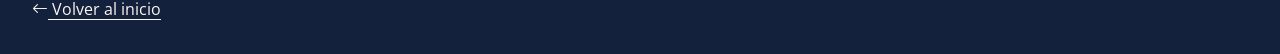
==== commit 615cc0b8: "feat: personalizar colores, botones, iconos y componentes Bootstrap v2.0" ====
--- a/paginas/reservas.html
+++ b/paginas/reservas.html
@@ -3,232 +3,258 @@
 <head>
     <meta charset="UTF-8">
     <meta name="viewport" content="width=device-width, initial-scale=1.0">
+    <link href="https://cdn.jsdelivr.net/npm/bootstrap@5.3.8/dist/css/bootstrap.min.css" rel="stylesheet">
     <link rel="preconnect" href="https://fonts.googleapis.com">
     <link rel="preconnect" href="https://fonts.gstatic.com" crossorigin>
     <link href="https://fonts.googleapis.com/css2?family=Montserrat:ital,wght@0,100..900;1,100..900&family=Open+Sans:ital,wght@0,300..800;1,300..800&display=swap" rel="stylesheet">
     <link rel="stylesheet" href="../css/styles.css">
+    <link rel="stylesheet" href="https://cdn.jsdelivr.net/npm/bootstrap-icons@1.13.2/font/bootstrap-icons.min.css">
     <meta name="description" content="Alquila y reserva tu bicicleta, elige plan y consulta los horarios atencion de Rueda Libre">
 
     <title>Reservas | Rueda Libre</title>
 </head>
 <body>
-
-    <header>
-        <div class="marca">
-            <img src="../img/logo.png" alt="Logo de Rueda Libre" width="150">
-            <span>Rueda Libre</span>
-        </div>
-
-        <nav class="navegacion-principal" aria-label="Navegación principal">
-            <ul id="menu">
-                <li><a href="../index.html">Inicio</a></li>
-                <li><a href="./tarifas.html">Tarifas y rutas</a></li>
-                <li><a href="./reservas.html" class="activo">Reservas</a></li>
-            </ul>
-        </nav>
-    </header>
+    <nav class="navbar navbar-expand-lg">
+        <div class="container-fluid">
+            <div class="marca">
+                <img src="../img/logo.png" alt="Logo de Rueda Libre" width="80" height="80">
+                <span>Rueda Libre</span>
+            </div>
+            <button class="navbar-toggler" data-bs-toggle="collapse" data-bs-target="#navbarMenu" type="button" aria-controls="navbarMenu" aria-expanded="false" aria-label="Abrir o cerrar navegación">
+                <span class="navbar-toggler-icon"></span>
+            </button>
+            <div class="collapse navbar-collapse" id="navbarMenu">
+                <ul class="navbar-nav ms-auto flex-column flex-lg-row" id="menu">
+                    <li class="nav-item"><a href="../index.html" class="nav-link">
+                        <i class="bi bi-house-door" aria-hidden="true"></i>
+                        Inicio
+                    </a></li>
+                    <li class="nav-item"><a href="./tarifas.html" class="nav-link">
+                        <i class="bi bi-currency-dollar" aria-hidden="true"></i>
+                        Tarifas y rutas
+                    </a></li>
+                    <li class="nav-item"><a href="./reservas.html" class="nav-link active" aria-current="page">
+                        <i class="bi bi-calendar-check" aria-hidden="true"></i>
+                        Reservas
+                    </a></li>
+                    <li class="nav-item">
+                        <a href="../#flota" class="btn btn-primary d-flex justify-content-center text-light">Ver bicicletas</a>
+                    </li>
+                </ul>
+            </div>
+        </div>
+    </nav>
 
     <main>
-        <h1>Reservas de Rueda Libre</h1>
+        <h1><i class="bi bi-calendar-plus" aria-hidden="true"></i> Reservas de Rueda Libre</h1>
 
         <section>
-            <h2>Reserva tu bicicleta</h2>
+            <h2><i class="bi bi-bicycle" aria-hidden="true"></i> Reserva tu bicicleta</h2>
 
             <p>
                 Para reservar, escríbenos a:
                 <a href="mailto:bicicletas@ruedalibre.com">
-                    bicicletas@ruedalibre.com
+                    <i class="bi bi-envelope-fill" aria-hidden="true"></i> bicicletas@ruedalibre.com
                 </a>
             </p>
         </section>
 
-        <section>
-            <h2>Formulario de Reserva</h2>
-            <div class="formulario-layout">
-                <form action="/procesar-datos" method="post">
-
-                    <fieldset>
-                        <legend>Tus Datos</legend>
-
-                        <label for="txt-nombre">Nombre Completo</label>
-                        <input
-                            type="text"
-                            name="nombre_usuario"
-                            id="txt-nombre"
-                            placeholder="Nombre completo"
-                            minlength="3"
-                            required
-                        >
-                        
-                        <div class="inputs-layout">
-                            <div class="input-documento">
-                                <label for="num-documento">Número de Documento</label>
-                                <input
-                                    type="text"
-                                    name="numero_documento"
-                                    id="num-documento"
-                                    placeholder="Número de documento"
-                                    minlength="6"
-                                    maxlength="10"
-                                    pattern="[0-9]{6,10}"
-                                    required
-                                >
-                            </div>
-
-                            <div class="input-celular">
-                                <label for="num-celular">Número de Celular</label>
-                                <input
-                                    type="tel"
-                                    name="celular_usuario"
-                                    id="num-celular"
-                                    placeholder="Número de celular"
-                                    autocomplete="tel"
-                                    pattern="3[0-9]{9}"
-                                    required
-                                >
+        <div class="container mb-3">
+            <section>
+                <h2><i class="bi bi-file-earmark-text" aria-hidden="true"></i> Formulario de Reserva</h2>
+                <div class="row">
+                    <div class="col-12 col-md-8">
+                    <div class="alert alert-info alert-dismissible fade show" role="alert">
+                        <strong><i class="bi bi-info-circle-fill" aria-hidden="true"></i> ¡Importante!</strong> Recuerda llevar tu documento de identidad original al recoger la bicicleta.
+
+                        <button type="button" class="btn-close" data-bs-dismiss="alert" aria-label="Cerrar"></button>
+                    </div>
+                        <form action="/procesar-datos" method="post" class="bg-white p-4 rounded-3 shadow-sm needs-validation" novalidate>
+                            <fieldset>
+                                <legend><i class="bi bi-person-fill" aria-hidden="true"></i> Tus Datos</legend>
+
+                                <label for="txt-nombre" class="form-label">Nombre Completo</label>
+                                <input type="text" name="nombre_usuario" id="txt-nombre" placeholder="Nombre completo" minlength="3" required class="form-control">
+                                <div class="invalid-feedback">
+                                    Escribe tu nombre completo (mínimo 3 caracteres).
+                                </div>
+
+                                <div class="row">
+                                    <div class="col">
+                                        <label for="num-documento" class="form-label">Número de Documento</label>
+                                        <input type="text" name="numero_documento" id="num-documento" placeholder="Número de documento" minlength="6" maxlength="10" pattern="[0-9]{6,10}" required class="form-control">
+                                        <div class="invalid-feedback">
+                                            Ingresa un documento de 6 a 10 dígitos, solo números.
+                                        </div>
+                                    </div>
+
+                                    <div class="col">
+                                        <label for="num-celular" class="form-label">Número de Celular</label>
+                                        <input type="tel" name="celular_usuario" id="num-celular" placeholder="Número de celular" autocomplete="tel" pattern="3[0-9]{9}" required class="form-control">
+                                        <div class="invalid-feedback">
+                                            Ingresa un celular de 10 dígitos que comience por 3.
+                                        </div>
+                                    </div>
+                                </div>
+
+                                <label for="txt-email" class="form-label">Correo Electrónico</label>
+                                <input type="email" name="email_usuario" id="txt-email" placeholder="ejemplo@gmail.com" autocomplete="email" required class="form-control">
+                                <div class="invalid-feedback">
+                                    Ingresa un correo electrónico válido.
+                                </div>
+                            </fieldset>
+
+                            <fieldset>
+                                <legend><i class="bi bi-bicycle" aria-hidden="true"></i> Tu Alquiler</legend>
+
+                                <label for="fecha-alquiler" class="form-label">Fecha del Alquiler</label>
+                                <input type="date" name="fecha_alquiler" id="fecha-alquiler" min="2026-11-01" max="2026-12-31" required class="form-control">
+                                <div class="invalid-feedback">
+                                    Selecciona una fecha entre el 1 de noviembre y el 31 de diciembre de 2026.
+                                </div>
+
+                                <p class="form-label">Tipo de bicicleta:</p>
+
+                                <div class="form-check">
+                                    <input type="radio" id="urbana" name="modelo_bicicleta" value="urbana" required class="form-check-input">
+                                    <label for="urbana" class="form-check-label">Urbana</label>
+                                    <div class="invalid-feedback">
+                                        Selecciona un tipo de bicicleta.
+                                    </div>
+                                </div>
+
+                                <div class="form-check">
+                                    <input type="radio" id="montana" name="modelo_bicicleta" value="montana" class="form-check-input">
+                                    <label for="montana" class="form-check-label">Montaña</label>
+                                </div>
+
+                                <div class="form-check">
+                                    <input type="radio" id="electrica" name="modelo_bicicleta" value="electrica" class="form-check-input">
+                                    <label for="electrica" class="form-check-label">Eléctrica</label>
+                                </div>
+                            </fieldset>
+
+                            <fieldset>
+                                <legend><i class="bi bi-map" aria-hidden="true"></i> Plan de Ruta</legend>
+
+                                <label for="sel-plan" class="form-label">
+                                    Selecciona el tiempo de alquiler
+                                </label>
+                                <select name="sel-tiempo" id="sel-plan" required class="form-select">
+                                    <option value="">-- Elige un plan --</option>
+                                    <option value="1h">Alquiler por 1 hora</option>
+                                    <option value="12h">Alquiler por 12 horas</option>
+                                    <option value="1d">Alquiler por 1 día</option>
+                                </select>
+                                <div class="invalid-feedback">
+                                    Selecciona una duración para el alquiler.
+                                </div>
+
+                                <label for="sel-cantidad" class="form-label">Cantidad de bicicletas</label>
+                                <input type="number" name="cantidad" id="sel-cantidad" min="1" max="6" required class="form-control">
+                                <div class="invalid-feedback">
+                                    Indica una cantidad entre 1 y 6 bicicletas.
+                                </div>
+
+                                <label for="sel-recorrido" class="form-label">Recorridos guiados</label>
+                                <select name="recorrido" id="sel-recorrido" required class="form-select">
+                                    <option value="">-- Elige un recorrido --</option>
+                                    <option value="urbano">Recorrido urbano</option>
+                                    <option value="montaña">Recorrido por la montaña</option>
+                                    <option value="pista">Recorrido por pista</option>
+                                </select>
+                                <div class="invalid-feedback">
+                                    Selecciona uno de los recorridos disponibles.
+                                </div>
+
+                                <label for="observaciones" class="form-label">Observaciones adicionales</label>
+                                <textarea name="observaciones" id="observaciones" maxlength="300" rows="4" cols="40" placeholder="Escribe aquí tus observaciones" class="form-control"></textarea>
+
+                                <div class="form-check">
+                                    <input type="checkbox" name="acepta_condiciones" id="acepta-condiciones" required class="form-check-input">
+                                    <label for="acepta-condiciones" class="form-check-label">
+                                        Acepto las condiciones de la reserva
+                                    </label>                                    
+                                    <button type="button" class="btn btn-outline-primary btn-sm d-flex" data-bs-toggle="modal" data-bs-target="#modalPoliticas"><i class="bi bi-file-text" aria-hidden="true"></i> Leer políticas de alquiler </button>                                        
+                                    <div class="invalid-feedback">
+                                        Debes aceptar las condiciones para confirmar la reserva.
+                                    </div>
+                                </div>
+                            </fieldset>
+
+                            <button type="submit" name="reserva" class="btn btn-primary">
+                                <i class="bi bi-check-circle" aria-hidden="true"></i> Confirmar y Enviar
+                            </button>
+                        </form>
+                        <div class="modal fade" id="modalPoliticas" tabindex="-1"
+                            aria-labelledby="tituloPoliticas" aria-hidden="true">
+
+                            <div class="modal-dialog">
+                                <div class="modal-content">
+
+                                    <div class="modal-header">
+                                        <h5 class="modal-title" id="tituloPoliticas">
+                                            Políticas de alquiler
+                                        </h5>
+
+                                        <button type="button" class="btn-close"
+                                            data-bs-dismiss="modal" aria-label="Cerrar">
+                                        </button>
+                                    </div>
+
+                                    <div class="modal-body">
+                                        <ol>
+                                            <li class="mb-2">
+                                                Debes presentar tu documento de identidad original al momento de recoger la bicicleta.
+                                            </li>
+                                            <li class="mb-2">
+                                                Antes de salir, debes inspeccionar la bicicleta junto con un asesor para verificar su estado.
+                                            </li>
+                                            <li class="mb-2">
+                                                Por cada 15 minutos de retraso en la devolución, se cobrará un recargo de $5.000 COP.
+                                            </li>
+                                            <li class="mb-2">
+                                                Los daños ocasionados por uso inadecuado serán cobrados según el costo de reparación.
+                                            </li>
+                                            <li class="mb-2">
+                                                Los menores de edad deben estar acompañados por un adulto responsable durante el alquiler.
+                                            </li>
+                                        </ol>
+                                    </div>
+
+                                    <div class="modal-footer">
+                                        <button type="button" class="btn btn-secondary"
+                                            data-bs-dismiss="modal">
+                                            Entendido
+                                        </button>
+                                    </div>
+
+                                </div>
                             </div>
                         </div>
-
-                        <label for="txt-email">Correo Electrónico</label>
-                        <input
-                            type="email"
-                            name="email_usuario"
-                            id="txt-email"
-                            placeholder="ejemplo@gmail.com"
-                            autocomplete="email"
-                            required
-                        >
-
-                    </fieldset>
-
-                    <fieldset>
-                        <legend>Tu Alquiler</legend>
-
-                        <label for="fecha-alquiler">Fecha del Alquiler</label>
-                        <input
-                            type="date"
-                            name="fecha_alquiler"
-                            id="fecha-alquiler"
-                            min="2026-11-01"
-                            max="2026-12-31"
-                            required
-                        >
-
-                        <p>Tipo de bicicleta:</p>
-
-                        <input
-                            type="radio"
-                            id="urbana"
-                            name="modelo_bicicleta"
-                            value="urbana"
-                            required
-                        >
-                        <label for="urbana">Urbana</label>
-
-                        <input
-                            type="radio"
-                            id="montana"
-                            name="modelo_bicicleta"
-                            value="montana"
-                        >
-                        <label for="montana">Montaña</label>
-
-                        <input
-                            type="radio"
-                            id="electrica"
-                            name="modelo_bicicleta"
-                            value="electrica"
-                        >
-                        <label for="electrica">Eléctrica</label>
-
-                    </fieldset>
-
-                    <fieldset>
-                        <legend>Plan de Ruta</legend>
-
-                        <label for="sel-plan">
-                            Selecciona el tiempo de alquiler
-                        </label>
-                        <select
-                            name="sel-tiempo"
-                            id="sel-plan"
-                            required
-                        >
-                            <option value="">-- Elige un plan --</option>
-                            <option value="1h">Alquiler por 1 hora</option>
-                            <option value="12h">Alquiler por 12 horas</option>
-                            <option value="1d">Alquiler por 1 día</option>
-                        </select>
-
-                        <label for="sel-cantidad">Cantidad de bicicletas</label>
-                        <input
-                            type="number"
-                            name="cantidad"
-                            id="sel-cantidad"
-                            min="1"
-                            max="6"
-                            required
-                        >
-
-                        <label for="sel-recorrido">Recorridos guiados</label>
-                        <select
-                            name="recorrido"
-                            id="sel-recorrido"
-                            required
-                        >
-                            <option value="">-- Elige un recorrido --</option>
-                            <option value="urbano">Recorrido urbano</option>
-                            <option value="montaña">Recorrido por la montaña</option>
-                            <option value="pista">Recorrido por pista</option>
-                        </select>
-
-                        <label for="observaciones">Observaciones adicionales</label>
-                        <textarea
-                            name="observaciones"
-                            id="observaciones"
-                            maxlength="300"
-                            rows="4"
-                            cols="40"
-                            placeholder="Escribe aquí tus observaciones"
-                        ></textarea>
-
-                        <input
-                            type="checkbox"
-                            name="acepta_condiciones"
-                            id="acepta-condiciones"
-                            required
-                        >
-                        <label for="acepta-condiciones">
-                            Acepto las condiciones de la reserva
-                        </label>
-
-                    </fieldset>
-
-                    <button type="submit" name="reserva">
-                        Confirmar y Enviar
-                    </button>
-
-                </form>
-
-                <aside>
-                    <section>
-                        <h2>Horario de atención</h2>
-
-                        <dl>
-                            <dt>Lunes a Viernes</dt>
-                            <dd>5:00 a. m. - 3:00 p. m.</dd>
-
-                            <dt>Sábados</dt>
-                            <dd>8:00 a. m. - 3:00 p. m.</dd>
-
-                            <dt>Domingos</dt>
-                            <dd>Cerrados</dd>
-                        </dl>
-                    </section>
-                </aside>
-            </div>
-        </section>
-
+                    </div>
+
+                    <div class="col-12 col-md-4 mt-3">
+                        <aside>
+                            <section>
+                                <h2><i class="bi bi-clock" aria-hidden="true"></i> Horario de atención</h2>
+
+                                <dl>
+                                    <dt>Lunes a Viernes</dt>
+                                    <dd>5:00 a. m. - 3:00 p. m.</dd>
+
+                                    <dt>Sábados</dt>
+                                    <dd>8:00 a. m. - 3:00 p. m.</dd>
+
+                                    <dt>Domingos</dt>
+                                    <dd>Cerrados</dd>
+                                </dl>
+                            </section>
+                        </aside>
+                    </div>
+                </div>
+            </section>
+        </div>
     </main>
 
     <footer>
@@ -239,13 +265,14 @@
 
             <p>&copy; 2026 Rueda Libre. Todos los derechos reservados.</p>
 
-            <a href="../index.html">Volver al inicio</a>
+            <a href="../index.html"><i class="bi bi-arrow-left" aria-hidden="true"></i> Volver al inicio</a>
         </div>
 
         <div class="contacto-footer">
             <h2>Contacto</h2>
 
             <p>
+                <i class="bi bi-envelope-fill" aria-hidden="true"></i>
                 Correo:
                 <a href="mailto:bicicletas@ruedalibre.com">
                     bicicletas@ruedalibre.com
@@ -268,23 +295,33 @@
             </dl>
         </div>
     </footer>
-    <a
-        class="whatsapp-fijo"
-        href="https://wa.me/573000000000"
-        target="_blank"
-        rel="noopener noreferrer"
-        aria-label="Contactar a Rueda Libre por WhatsApp"
-    >
-        <svg
-            xmlns="http://www.w3.org/2000/svg"
-            width="24"
-            height="24"
-            viewBox="0 0 24 24"
-            fill="#FFFFFF"
-            aria-hidden="true"
-        >
-            <path d="M.057 24l1.687-6.163c-1.041-1.804-1.588-3.849-1.587-5.946C.06 5.348 5.397 0 11.93 0c3.165.001 6.14 1.233 8.377 3.469 2.237 2.236 3.467 5.21 3.466 8.377-.003 6.582-5.339 11.93-11.871 11.93-2.003-.001-3.972-.51-5.713-1.48L0 24zm6.59-4.846c1.6.95 3.188 1.449 4.743 1.451 5.316 0 9.647-4.32 9.65-9.635.001-2.575-1.001-4.996-2.822-6.818-1.821-1.822-4.241-2.824-6.822-2.825-5.321 0-9.653 4.321-9.656 9.637-.001 1.637.433 3.238 1.256 4.654l-.993 3.626 3.714-.974zm11.374-6.079c-.29-.145-1.716-.847-1.978-.942-.262-.096-.453-.145-.642.145-.19.29-.733.942-.899 1.133-.166.192-.332.215-.622.07-2.977-1.48-4.107-2.556-5.46-4.883-.156-.267.156-.247.446-.823.097-.192.048-.361-.024-.505-.072-.144-.642-1.546-.88-2.115-.232-.556-.465-.482-.642-.491-.166-.008-.356-.01-.545-.01s-.498.071-.758.351c-.26.28-1 .977-1 2.382s1.023 2.76 1.166 2.951c.143.19 2.012 3.073 4.875 4.31.682.295 1.214.471 1.629.603.686.218 1.312.187 1.806.114.55-.082 1.716-.701 1.956-1.379.24-.678.24-1.26.168-1.379-.071-.12-.262-.191-.552-.336z"/>
-        </svg>
+    <a class="whatsapp-fijo btn btn-primary fs-4 rounded-circle"
+    href="https://wa.me/573000000000"
+    target="_blank"
+    rel="noopener noreferrer"
+    aria-label="Contactar por WhatsApp">
+        <i class="bi bi-whatsapp"></i>
     </a>
+<script src="https://cdn.jsdelivr.net/npm/bootstrap@5.3.8/dist/js/bootstrap.bundle.min.js"></script>
+<script>
+(() => {
+  'use strict'
+
+  // Fetch all the forms we want to apply custom Bootstrap validation styles to
+  const forms = document.querySelectorAll('.needs-validation')
+
+  // Loop over them and prevent submission
+  Array.from(forms).forEach(form => {
+    form.addEventListener('submit', event => {
+      if (!form.checkValidity()) {
+        event.preventDefault()
+        event.stopPropagation()
+      }
+
+      form.classList.add('was-validated')
+    }, false)
+  })
+})()
+</script>
 </body>
 </html>
--- a/css/styles.css
+++ b/css/styles.css
@@ -11,6 +11,51 @@
     --espacio-s: 0.5rem;
     --espacio-m: 1rem;
     --espacio-l: 2rem;
+
+    --bs-primary: #1E7A4F;
+    --bs-primary-rgb: 30, 122, 79;
+
+    --bs-body-font-family: var(--fuente-textos);
+
+    --bs-link-color: #1E7A4F;
+    --bs-link-color-rgb: 30, 122, 79;
+
+    --bs-border-radius: 0.5rem;
+
+    --bs-link-hover-color: #17613F;
+    --bs-link-hover-color-rgb: 23, 97, 63;
+}
+
+.btn-primary {
+    --bs-btn-color: #FFFFFF;
+    --bs-btn-bg: var(--color-verde);
+    --bs-btn-border-color: var(--color-verde);
+
+    --bs-btn-hover-color: #FFFFFF;
+    --bs-btn-hover-bg: #17613F;
+    --bs-btn-hover-border-color: #17613F;
+
+    --bs-btn-active-color: #FFFFFF;
+    --bs-btn-active-bg: #124D32;
+    --bs-btn-active-border-color: #124D32;
+
+    --bs-btn-disabled-color: #FFFFFF;
+    --bs-btn-disabled-bg: #5B6470;
+    --bs-btn-disabled-border-color: #5B6470;
+}
+
+.btn-naranja {
+    --bs-btn-color: #14213D;
+    --bs-btn-bg: var(--color-naranja);
+    --bs-btn-border-color: var(--color-naranja);
+
+    --bs-btn-hover-color: #14213D;
+    --bs-btn-hover-bg: #E58A1C;
+    --bs-btn-hover-border-color: #E58A1C;
+
+    --bs-btn-active-color: #14213D;
+    --bs-btn-active-bg: #CC7815;
+    --bs-btn-active-border-color: #CC7815;
 }
 
 * {
@@ -91,21 +136,21 @@
     margin: 0;
 }
 
-#menu a {
+#menu .nav-link {
     color: var(--color-verde);
     padding: var(--espacio-s);
     white-space: nowrap;
 }
 
-#menu a.active {
+#menu .nav-link.active {
     color: var(--color-verde);
     font-weight: 700;
     text-decoration: underline;
     text-underline-offset: 5px;
 }
 
-#menu a:hover {
-    color: var(--color-naranja);
+#menu .nav-link:hover {
+    color: #17613F;
 }
 
 #menu a:focus,
@@ -306,7 +351,7 @@
 }
 
 .card-title {
-    height: 3rem;
+    min-height: 3rem;
     line-height: 1.5rem;
 }
 
@@ -314,6 +359,22 @@
 .carousel-control-next:focus-visible {
     outline: 3px solid var(--color-naranja);
     outline-offset: -3px;
+}
+
+.beneficio-card {
+    border: 1px solid var(--color-verde);
+    border-radius: 0.75rem;
+    transition: transform 0.2s ease;
+}
+
+.beneficio-card:hover {
+    transform: translateY(-4px);
+}
+
+.alert-dismissible .btn-close:focus {
+    outline: 3px solid var(--color-naranja);
+    outline-offset: -3px;
+    box-shadow: none;
 }
 
 @media (min-width: 768px) {
